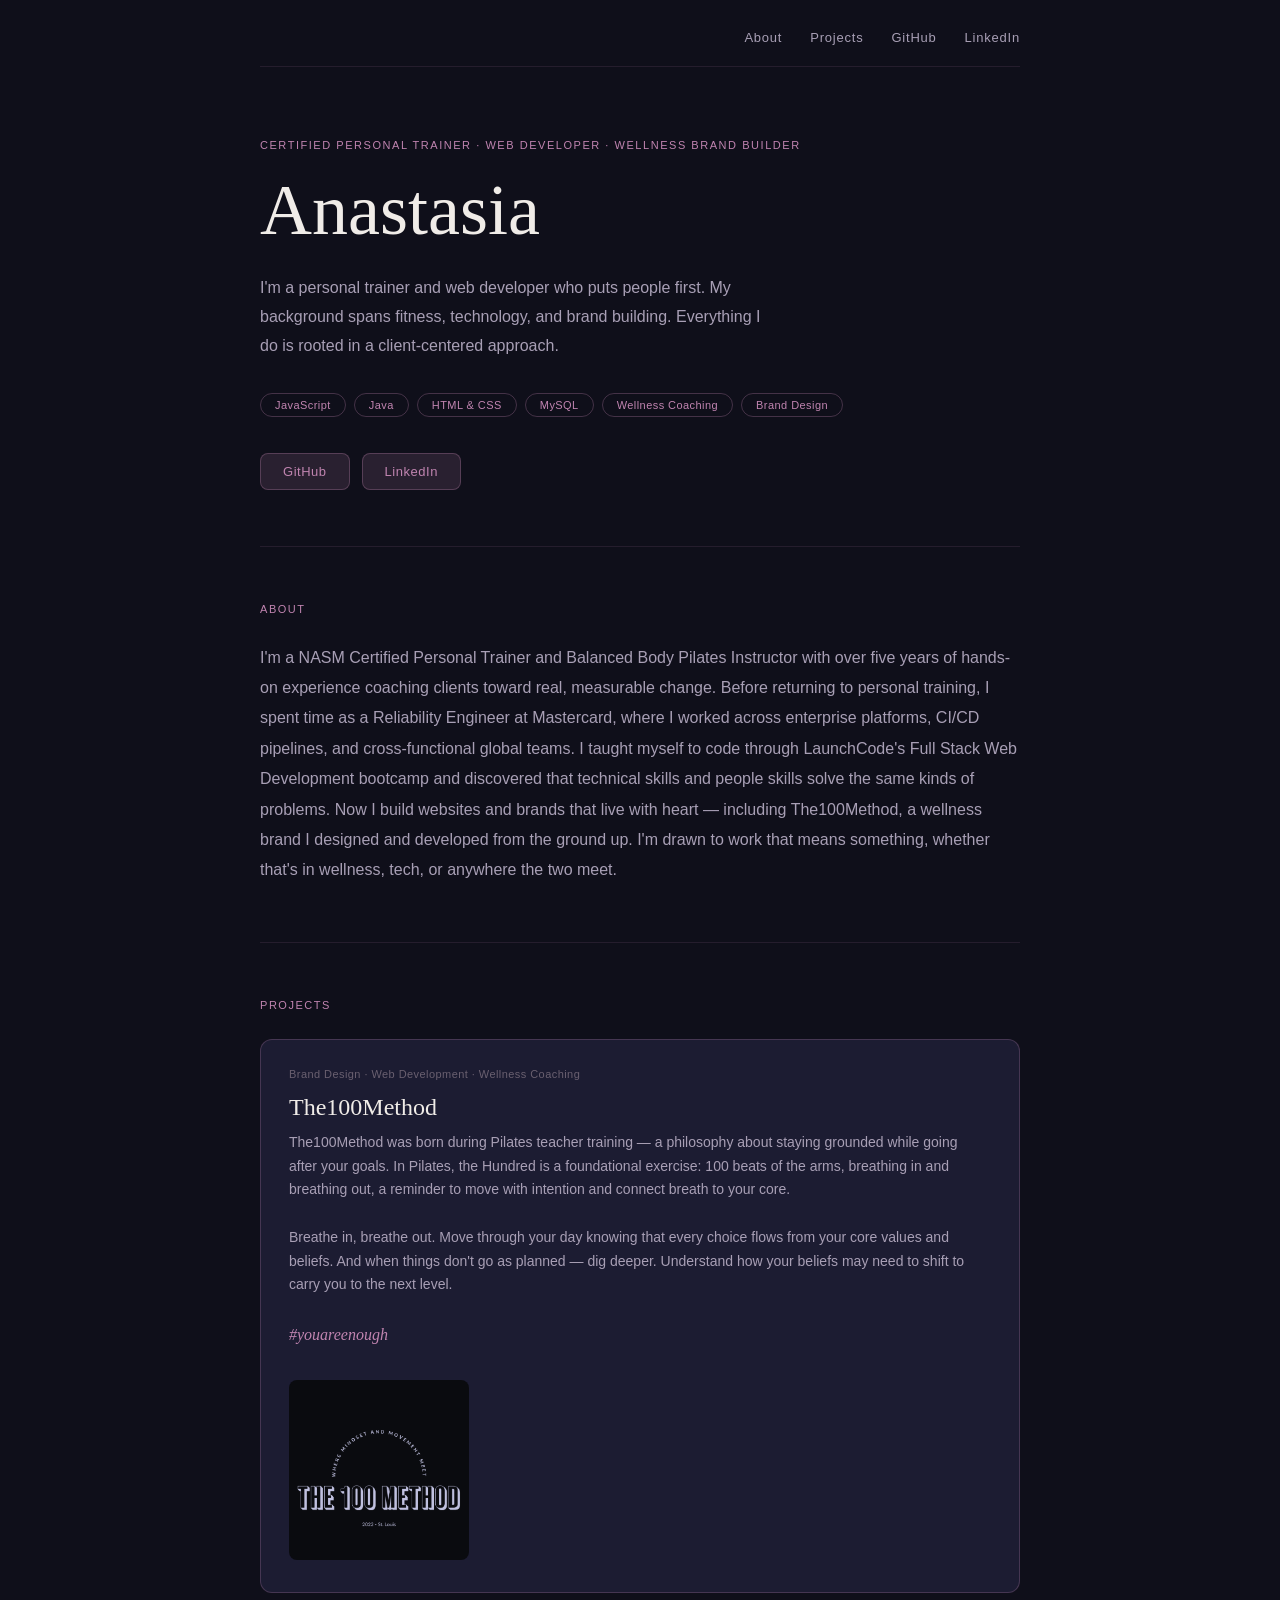
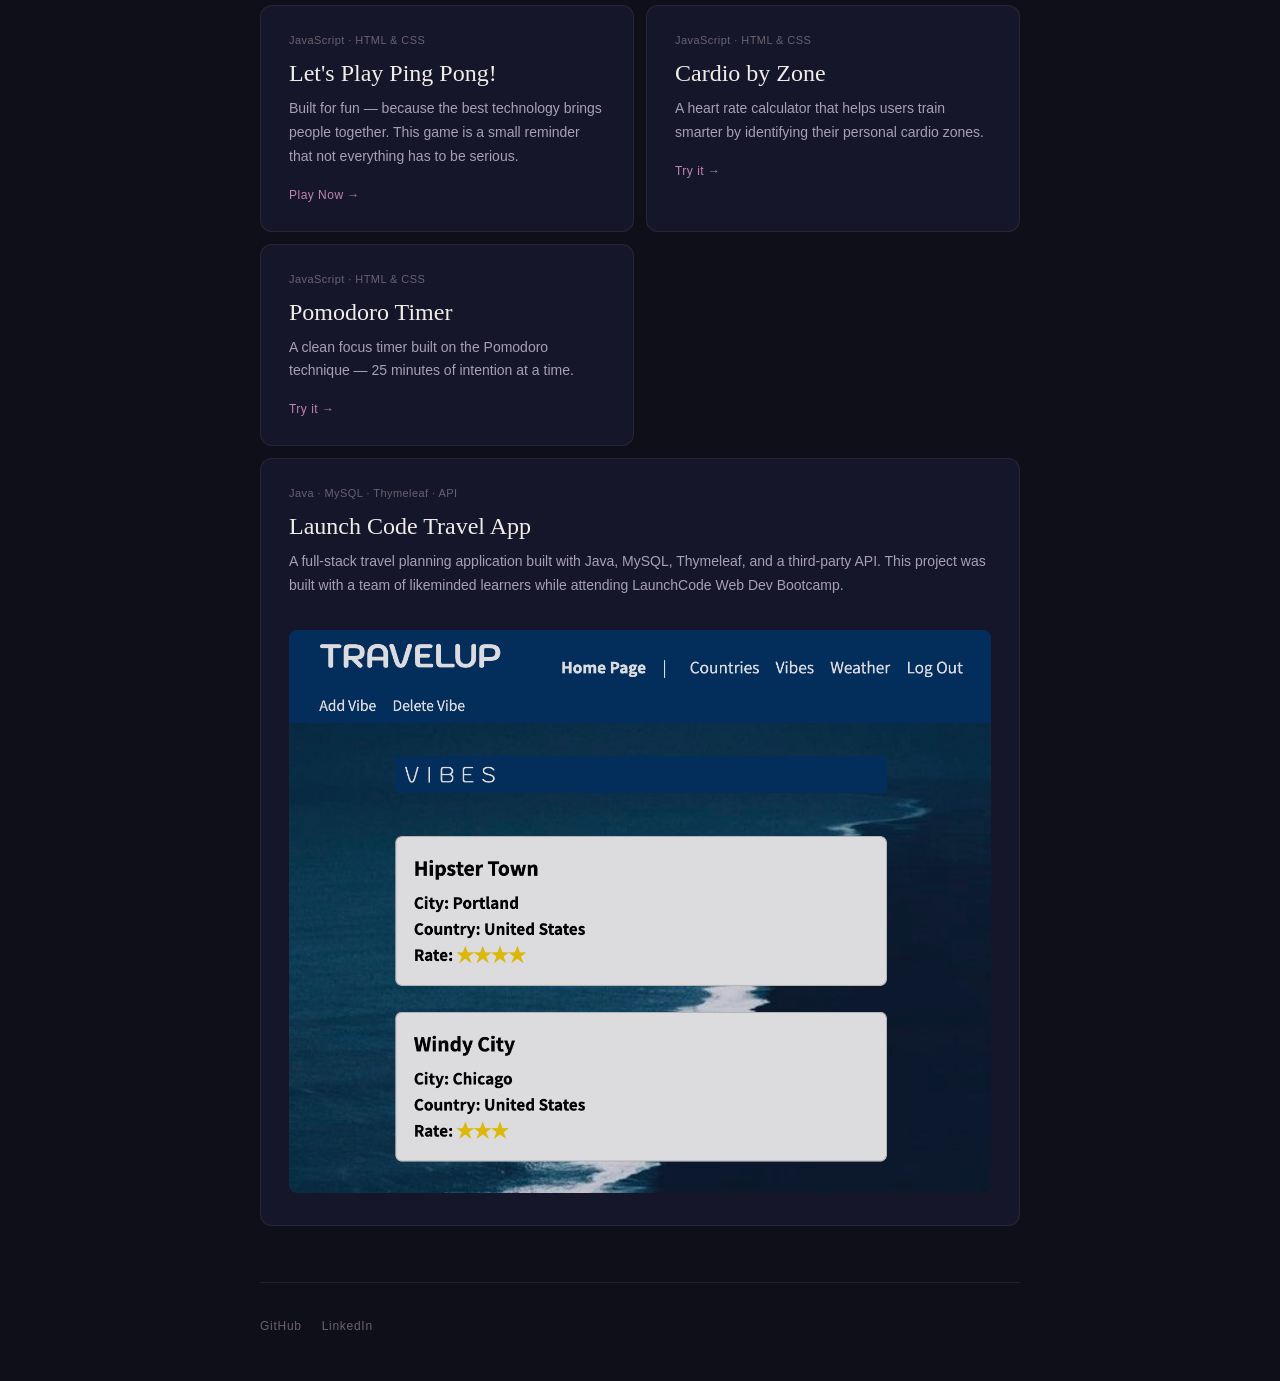
==== index.html @ 4c151688 "bio edits" ====
<!DOCTYPE html>
<html lang="en">
<head>
    <meta charset="UTF-8">
    <meta name="viewport" content="width=device-width, initial-scale=1.0">
    <title>Anastasia - Portfolio</title>
    <style>

    :root {
      --bg: #0f0f1a;
      --bg-card: #16162a;
      --bg-card-alt: #1c1c32;
      --accent: #c084b0;
      --accent-dim: rgba(192, 132, 176, 0.15);
      --accent-border: rgba(192, 132, 176, 0.3);
      --text-primary: #f0ece8;
      --text-secondary: #a89fb5;
      --text-muted: #6a6070;
      --border: rgba(192, 132, 176, 0.12);
    }

    * { box-sizing: border-box; margin: 0; padding: 0; }

    body {
      font-family: 'DM Sans', sans-serif;
      background-color: var(--bg);
      color: var(--text-primary);
      min-height: 100vh;
      padding: 0 20px;
    }

    /* NAV */
    nav {
      max-width: 760px;
      margin: 0 auto;
      padding: 28px 0 0;
      display: flex;
      justify-content: space-between;
      align-items: center;
      border-bottom: 0.5px solid var(--border);
      padding-bottom: 20px;
    }

    .nav-logo {
      font-family: 'Cormorant Garamond', serif;
      font-size: 20px;
      font-weight: 300;
      color: var(--accent);
      letter-spacing: 0.04em;
    }

    .nav-links {
      display: flex;
      gap: 28px;
      list-style: none;
    }

    .nav-links a {
      font-size: 13px;
      color: var(--text-secondary);
      text-decoration: none;
      letter-spacing: 0.06em;
      transition: color 0.2s;
    }

    .nav-links a:hover { color: var(--accent); }

    /* HERO */
    .hero {
      max-width: 760px;
      margin: 0 auto;
      padding: 72px 0 56px;
      border-bottom: 0.5px solid var(--border);
    }

    .hero-eyebrow {
      font-size: 11px;
      letter-spacing: 0.14em;
      text-transform: uppercase;
      color: var(--accent);
      margin-bottom: 20px;
      opacity: 0;
      animation: fadeUp 0.6s ease forwards;
    }

    .hero-name {
      font-family: 'Cormorant Garamond', serif;
      font-size: clamp(44px, 8vw, 72px);
      font-weight: 300;
      line-height: 1.1;
      color: var(--text-primary);
      margin-bottom: 24px;
      opacity: 0;
      animation: fadeUp 0.6s ease 0.1s forwards;
    }

    .hero-tagline {
      font-size: 16px;
      line-height: 1.8;
      color: var(--text-secondary);
      max-width: 520px;
      margin-bottom: 32px;
      font-weight: 300;
      opacity: 0;
      animation: fadeUp 0.6s ease 0.2s forwards;
    }

    .hero-tags {
      display: flex;
      flex-wrap: wrap;
      gap: 8px;
      margin-bottom: 36px;
      opacity: 0;
      animation: fadeUp 0.6s ease 0.3s forwards;
    }

    .tag {
      font-size: 11px;
      padding: 5px 14px;
      border-radius: 20px;
      border: 0.5px solid var(--accent-border);
      color: var(--accent);
      letter-spacing: 0.04em;
    }

    .hero-links {
      display: flex;
      gap: 12px;
      opacity: 0;
      animation: fadeUp 0.6s ease 0.4s forwards;
    }

    .btn {
      font-family: 'DM Sans', sans-serif;
      font-size: 13px;
      padding: 10px 22px;
      border-radius: 8px;
      border: 0.5px solid var(--accent-border);
      color: var(--accent);
      background: var(--accent-dim);
      text-decoration: none;
      cursor: pointer;
      transition: background 0.2s, border-color 0.2s;
      letter-spacing: 0.04em;
    }

    .btn:hover {
      background: rgba(192, 132, 176, 0.25);
      border-color: var(--accent);
    }

    /* SECTIONS */
    section {
      max-width: 760px;
      margin: 0 auto;
      padding: 56px 0;
      border-bottom: 0.5px solid var(--border);
    }

    .section-label {
      font-size: 11px;
      letter-spacing: 0.14em;
      text-transform: uppercase;
      color: var(--accent);
      margin-bottom: 28px;
    }

    /* ABOUT */
    .about-text {
      font-size: 16px;
      line-height: 1.9;
      color: var(--text-secondary);
      font-weight: 300;
    }

    /* PROJECTS */
    .projects-grid {
      display: grid;
      grid-template-columns: 1fr 1fr;
      gap: 12px;
    }

    .project-card {
      background: var(--bg-card);
      border-radius: 12px;
      padding: 28px;
      border: 0.5px solid var(--border);
      transition: border-color 0.2s, background 0.2s;
    }

    .project-card:hover {
      border-color: var(--accent-border);
      background: var(--bg-card-alt);
    }

    .project-card.featured {
      grid-column: 1 / -1;
      border-color: rgba(192, 132, 176, 0.25);
      background: var(--bg-card-alt);
      display: grid;
      grid-template-columns: 1fr auto;
      gap: 24px;
      align-items: start;
    }

    .project-card.featured:hover {
      border-color: var(--accent);
    }

    .featured-badge {
      font-size: 10px;
      letter-spacing: 0.1em;
      text-transform: uppercase;
      color: var(--accent);
      background: var(--accent-dim);
      border: 0.5px solid var(--accent-border);
      padding: 4px 10px;
      border-radius: 20px;
      white-space: nowrap;
      align-self: start;
    }

    .project-title {
      font-family: 'Cormorant Garamond', serif;
      font-size: 24px;
      font-weight: 300;
      color: var(--text-primary);
      margin-bottom: 10px;
    }

    .project-desc {
      font-size: 14px;
      color: var(--text-secondary);
      line-height: 1.7;
      margin-bottom: 16px;
      font-weight: 300;
    }

    .project-stack {
      font-size: 11px;
      color: var(--text-muted);
      letter-spacing: 0.04em;
      margin-bottom: 14px;
    }

    .project-link {
      font-size: 12px;
      color: var(--accent);
      text-decoration: none;
      letter-spacing: 0.04em;
      transition: opacity 0.2s;
    }

    .project-link:hover { opacity: 0.7; }

    .project-img {
      width: 100%;
      border-radius: 8px;
      margin-top: 16px;
      opacity: 0.85;
    }

    /* FOOTER */
    footer {
      max-width: 760px;
      margin: 0 auto;
      padding: 36px 0 48px;
      display: flex;
      justify-content: space-between;
      align-items: center;
    }

    .footer-name {
      font-family: 'Cormorant Garamond', serif;
      font-size: 16px;
      font-weight: 300;
      color: var(--text-muted);
    }

    .footer-links {
      display: flex;
      gap: 20px;
    }

    .footer-links a {
      font-size: 12px;
      color: var(--text-muted);
      text-decoration: none;
      letter-spacing: 0.06em;
      transition: color 0.2s;
    }

    .footer-links a:hover { color: var(--accent); }

    @keyframes fadeUp {
      from { opacity: 0; transform: translateY(16px); }
      to { opacity: 1; transform: translateY(0); }
    }

    @media (max-width: 560px) {
      .projects-grid { grid-template-columns: 1fr; }
      .project-card.featured { grid-template-columns: 1fr; }
      .hero-name { font-size: 42px; }
      footer { flex-direction: column; gap: 16px; text-align: center; }
    }
  </style>
</head>
<body>

  <nav>
    <div class="nav-logo"></div>
    <ul class="nav-links">
      <li><a href="#about">About</a></li>
      <li><a href="#projects">Projects</a></li>
      <li><a href="https://github.com/anamindful" target="_blank">GitHub</a></li>
      <li><a href="https://www.linkedin.com/in/anastasiacollins/" target="_blank">LinkedIn</a></li>
    </ul>
  </nav>

  <!-- HERO -->
  <div class="hero">
    <div class="hero-eyebrow">Certified Personal Trainer · Web Developer · Wellness Brand Builder</div>
    <h1 class="hero-name">Anastasia</h1>
    <p class="hero-tagline">I'm a personal trainer and web developer who puts people first. My background spans fitness, technology, and brand building. Everything I do is rooted in a client-centered approach.</p>
    <div class="hero-tags">
      <span class="tag">JavaScript</span>
      <span class="tag">Java</span>
      <span class="tag">HTML & CSS</span>
      <span class="tag">MySQL</span>
      <span class="tag">Wellness Coaching</span>
      <span class="tag">Brand Design</span>
    </div>
    <div class="hero-links">
      <a href="https://github.com/anamindful" target="_blank" class="btn">GitHub</a>
      <a href="https://www.linkedin.com/in/anastasiacollins/" target="_blank" class="btn">LinkedIn</a>
    </div>
  </div>

  <!-- ABOUT -->
  <section id="about">
    <div class="section-label">About</div>
    <p class="about-text">I'm a NASM Certified Personal Trainer and Balanced Body Pilates Instructor with over five years of hands-on experience coaching clients toward real, measurable change. Before returning to personal training, I spent time as a Reliability Engineer at Mastercard, where I worked across enterprise platforms, CI/CD pipelines, and cross-functional global teams. I taught myself to code through LaunchCode's Full Stack Web Development bootcamp and discovered that technical skills and people skills solve the same kinds of problems. Now I build websites and brands that live with heart — including The100Method, a wellness brand I designed and developed from the ground up. I'm drawn to work that means something, whether that's in wellness, tech, or anywhere the two meet.</p>
  </section>

  <!-- PROJECTS -->
  <section id="projects">
    <div class="section-label">Projects</div>
    <div class="projects-grid">

      <!-- The100Method -->
      <div class="project-card featured">
        <div>
          <p class="project-stack">Brand Design · Web Development · Wellness Coaching</p>
          <h2 class="project-title">The100Method</h2>
          <p class="project-desc">The100Method was born during Pilates teacher training — a philosophy about staying grounded while going after your goals. In Pilates, the Hundred is a foundational exercise: 100 beats of the arms, breathing in and breathing out, a reminder to move with intention and connect breath to your core.<br><br>Breathe in, breathe out. Move through your day knowing that every choice flows from your core values and beliefs. And when things don't go as planned — dig deeper. Understand how your beliefs may need to shift to carry you to the next level.<br><br><em style="color: var(--accent); font-family: 'Cormorant Garamond', serif; font-size: 16px;">#youareenough</em></p>
          <img src="/logo.png" alt="The100Method Logo" class="project-img" style="max-width: 180px;">
        </div>
      </div>

      <!-- Ping Pong -->
      <div class="project-card">
        <p class="project-stack">JavaScript · HTML & CSS</p>
        <h2 class="project-title">Let's Play Ping Pong!</h2>
        <p class="project-desc">Built for fun — because the best technology brings people together. This game is a small reminder that not everything has to be serious.</p>
      <a href="game.html" target="_blank" class="project-link">Play Now →</a>
    </div>

      <!-- Cardio -->
      <div class="project-card">
        <p class="project-stack">JavaScript · HTML & CSS</p>
        <h2 class="project-title">Cardio by Zone</h2>
        <p class="project-desc">A heart rate calculator that helps users train smarter by identifying their personal cardio zones.</p>
        <a href="cardio.html" target="_blank" class="project-link">Try it →</a>
      </div>

      <!-- Pomodoro -->
      <div class="project-card">
        <p class="project-stack">JavaScript · HTML & CSS</p>
        <h2 class="project-title">Pomodoro Timer</h2>
        <p class="project-desc">A clean focus timer built on the Pomodoro technique — 25 minutes of intention at a time.</p>
        <a href="timer.html" target="_blank" class="project-link">Try it →</a>
      </div>

      <!-- Travel App -->
      <div class="project-card" style="grid-column: 1 / -1;">
        <p class="project-stack">Java · MySQL · Thymeleaf · API</p>
        <h2 class="project-title">Launch Code Travel App</h2>
        <p class="project-desc">A full-stack travel planning application built with Java, MySQL, Thymeleaf, and a third-party API. This project was built with a team of likeminded learners while attending LaunchCode Web Dev Bootcamp.</p>
        <img src="/travel.png" alt="Travel Up App" class="project-img">
      </div>

    </div>
  </section>

  <footer>
    <div class="footer-links">
      <a href="https://github.com/anamindful" target="_blank">GitHub</a>
      <a href="https://www.linkedin.com/in/anastasiacollins/" target="_blank">LinkedIn</a>
    </div>
  </footer>

</body>
</html>
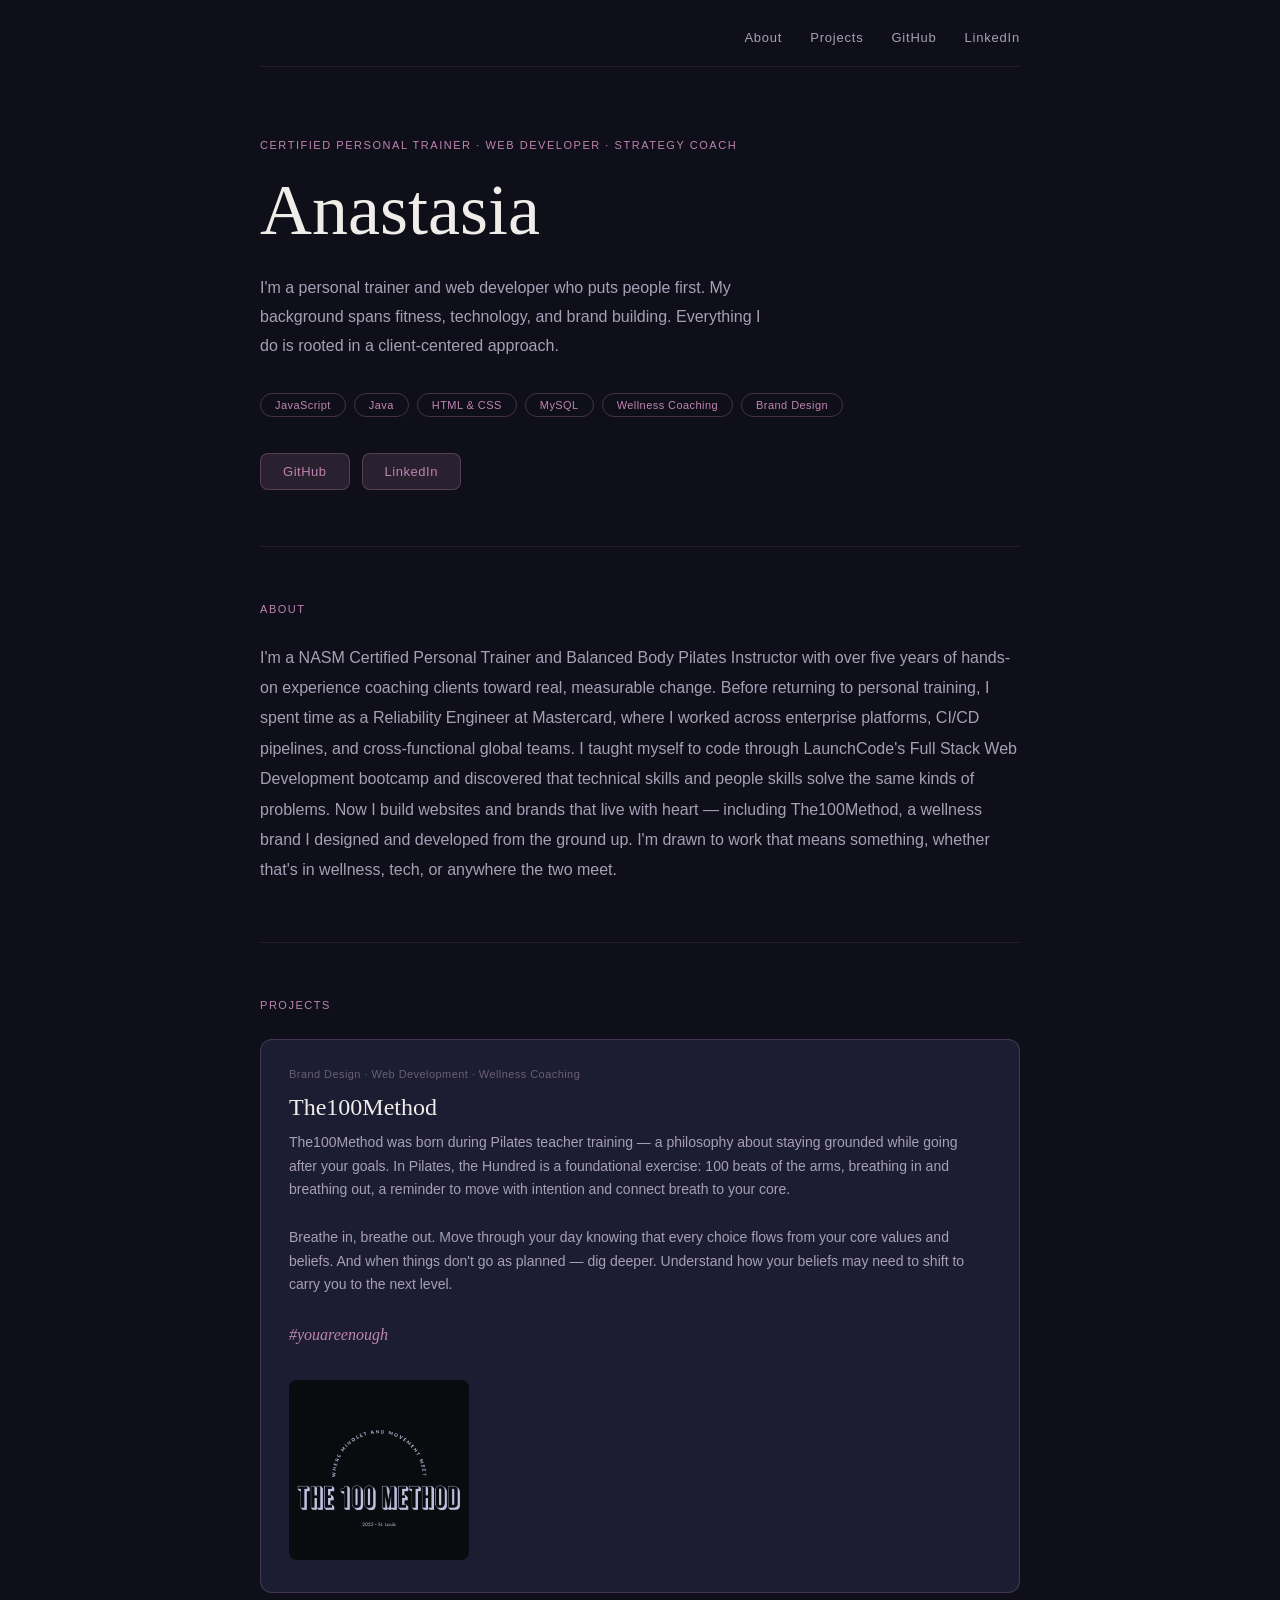
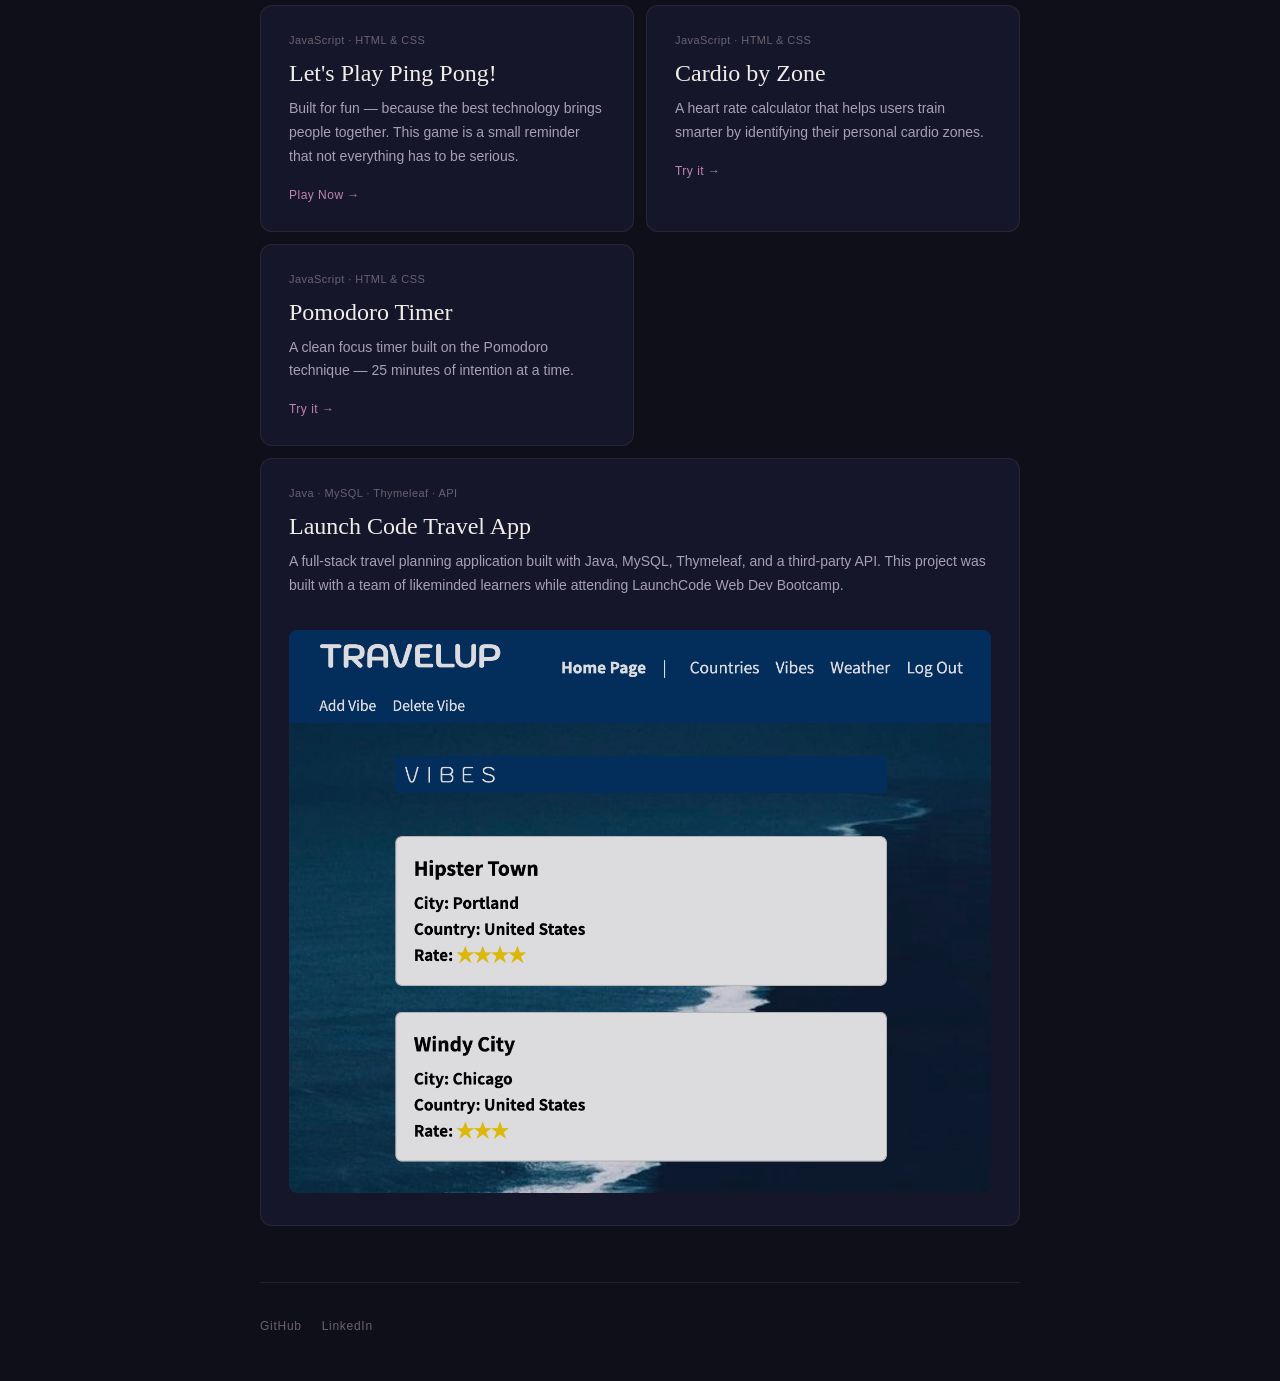
==== commit 5937c8a6: "updated title" ====
--- a/index.html
+++ b/index.html
@@ -319,7 +319,7 @@
 
   <!-- HERO -->
   <div class="hero">
-    <div class="hero-eyebrow">Certified Personal Trainer · Web Developer · Wellness Brand Builder</div>
+    <div class="hero-eyebrow">Certified Personal Trainer · Web Developer · Strategy Coach</div>
     <h1 class="hero-name">Anastasia</h1>
     <p class="hero-tagline">I'm a personal trainer and web developer who puts people first. My background spans fitness, technology, and brand building. Everything I do is rooted in a client-centered approach.</p>
     <div class="hero-tags">
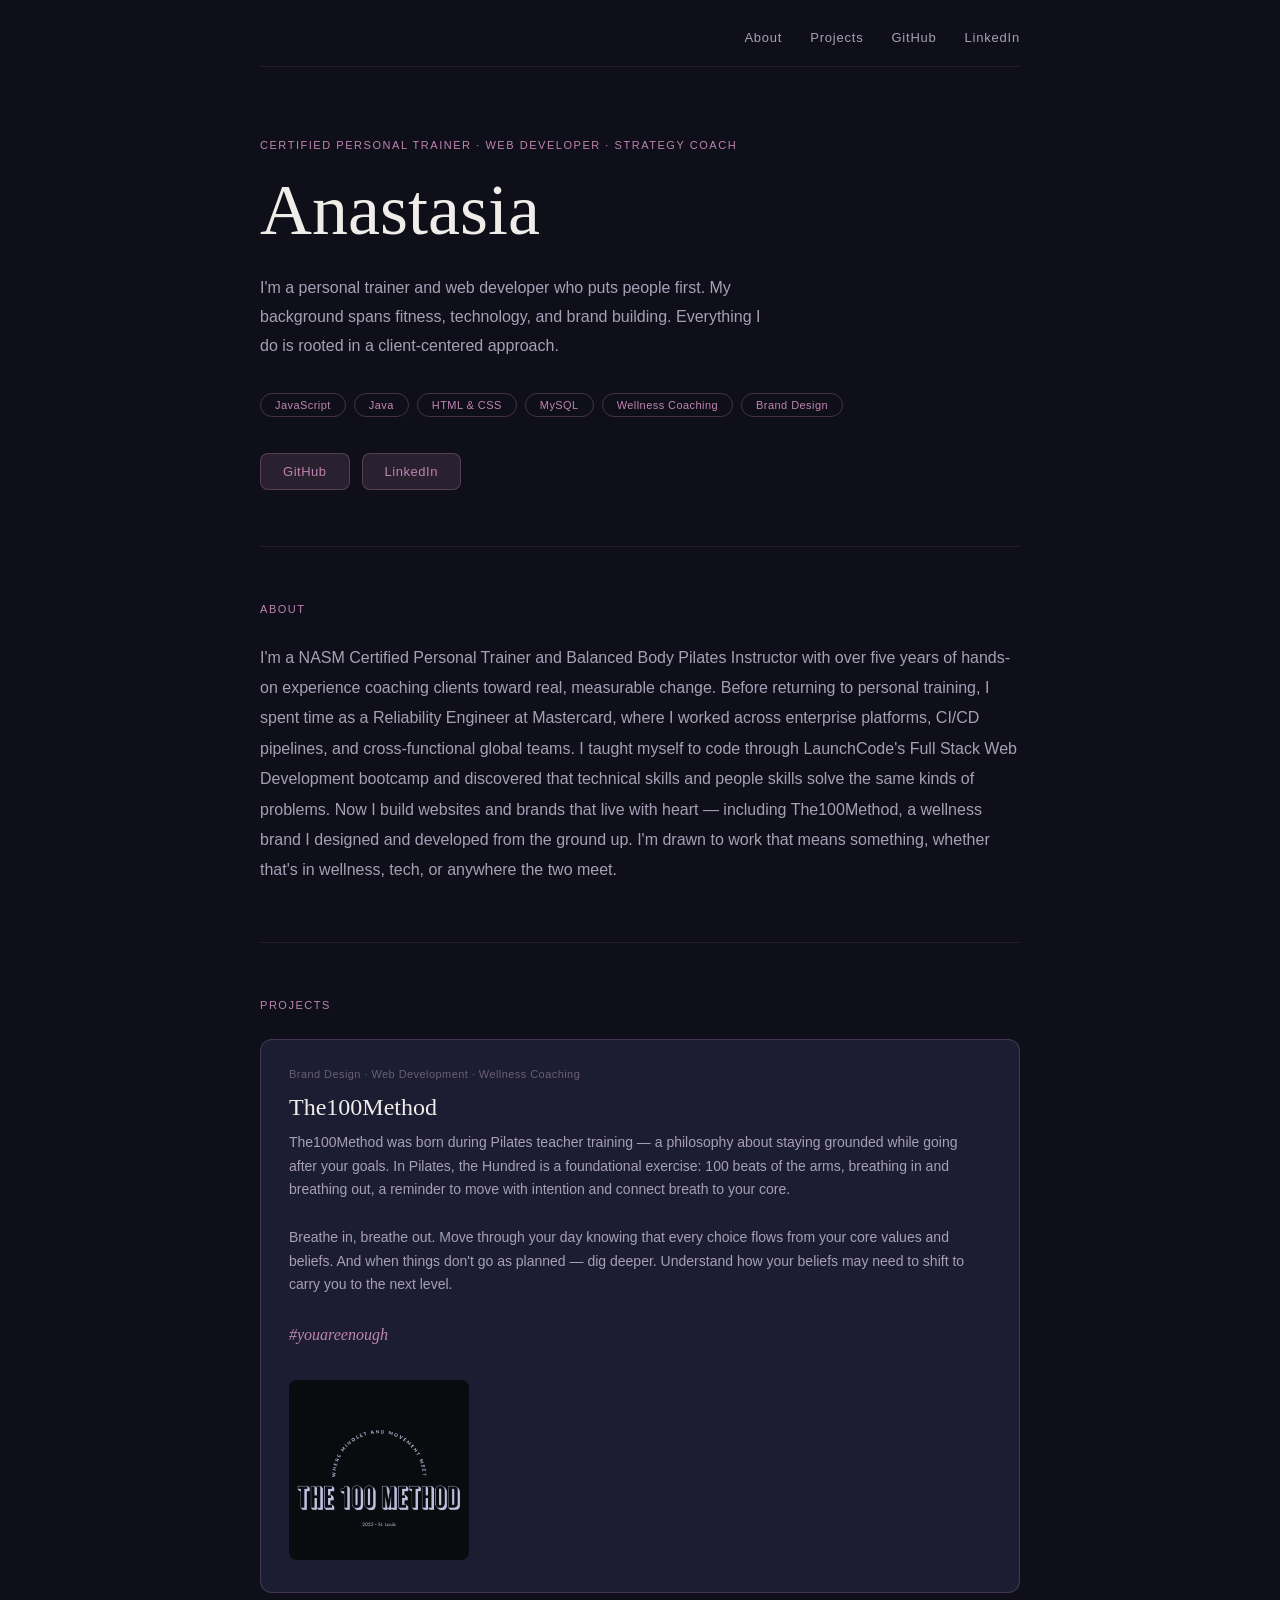
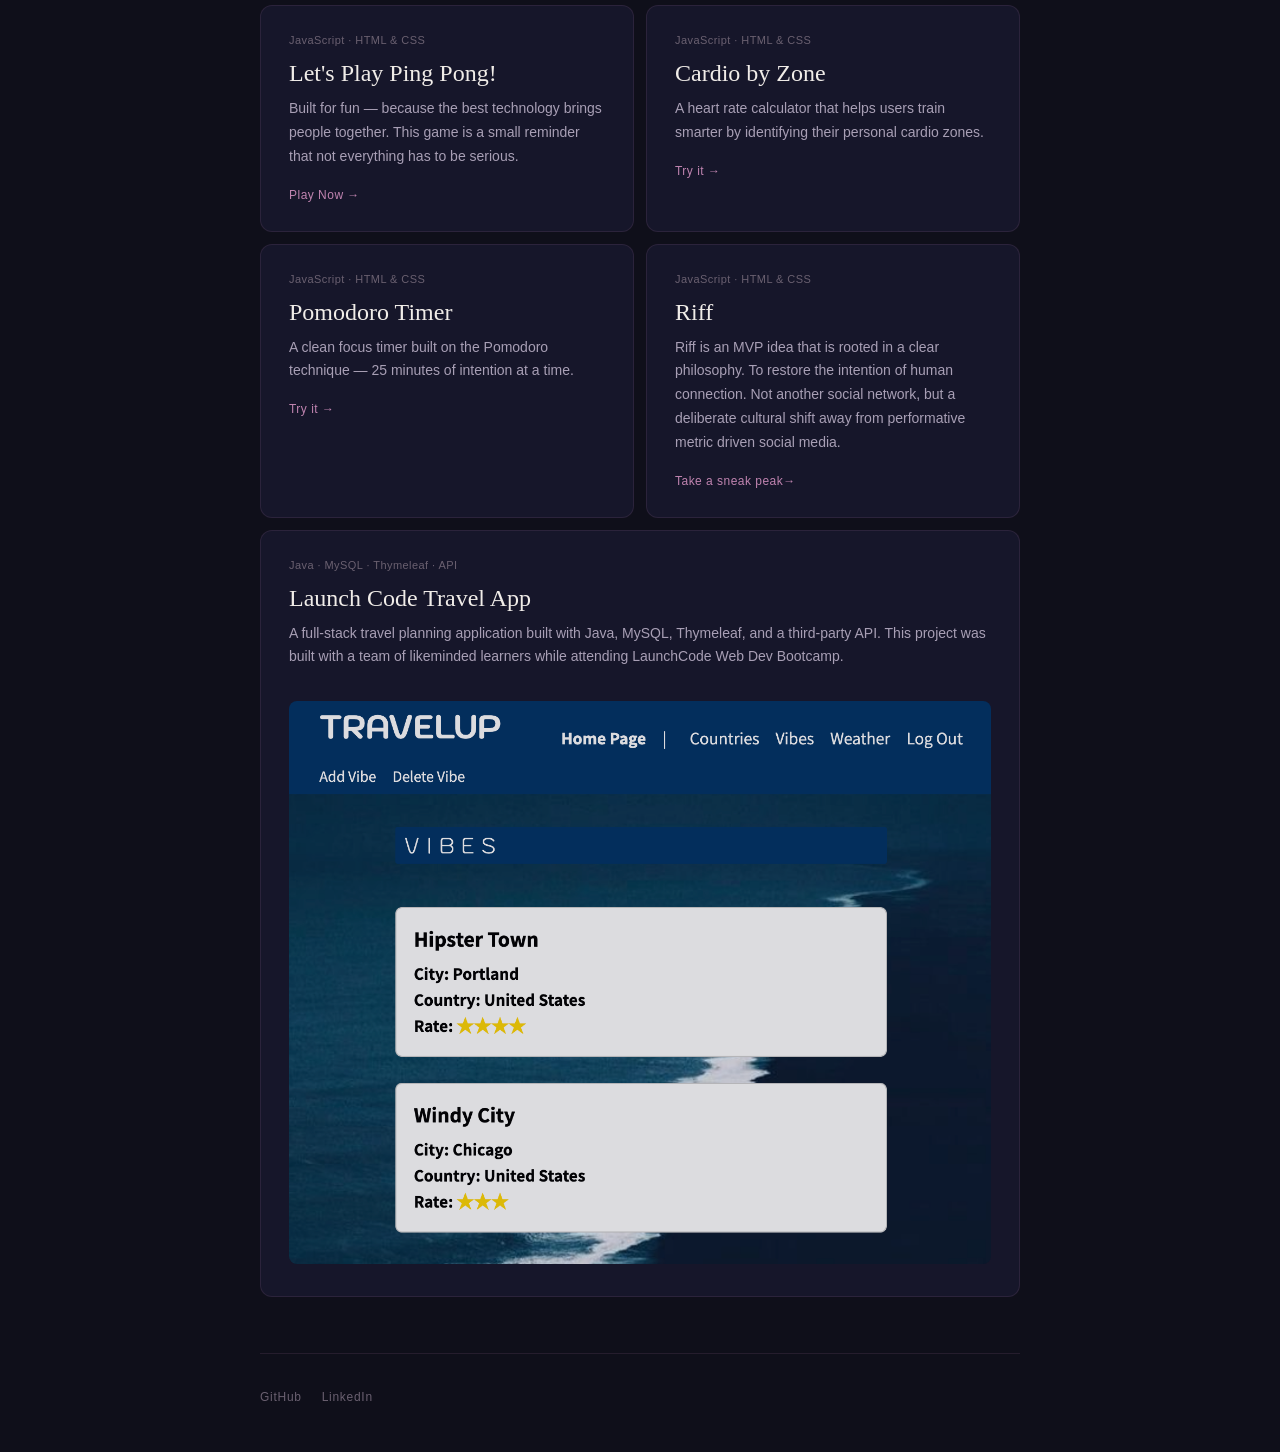
==== commit dc83bd5e: "adding MVP Riff app idea" ====
--- a/index.html
+++ b/index.html
@@ -381,6 +381,14 @@
         <a href="timer.html" target="_blank" class="project-link">Try it →</a>
       </div>
 
+      <!-- MVP Riff -->
+      <div class="project-card">
+        <p class="project-stack">JavaScript · HTML & CSS</p>
+        <h2 class="project-title">Riff</h2>
+        <p class="project-desc">Riff is an MVP idea that is rooted in a clear philosophy. To restore the intention of human connection. Not another social network, but a deliberate cultural shift away from performative metric driven social media.</p>
+        <a href="riff.html" target="_blank" class="project-link">Take a sneak peak→</a>
+      </div>
+
       <!-- Travel App -->
       <div class="project-card" style="grid-column: 1 / -1;">
         <p class="project-stack">Java · MySQL · Thymeleaf · API</p>
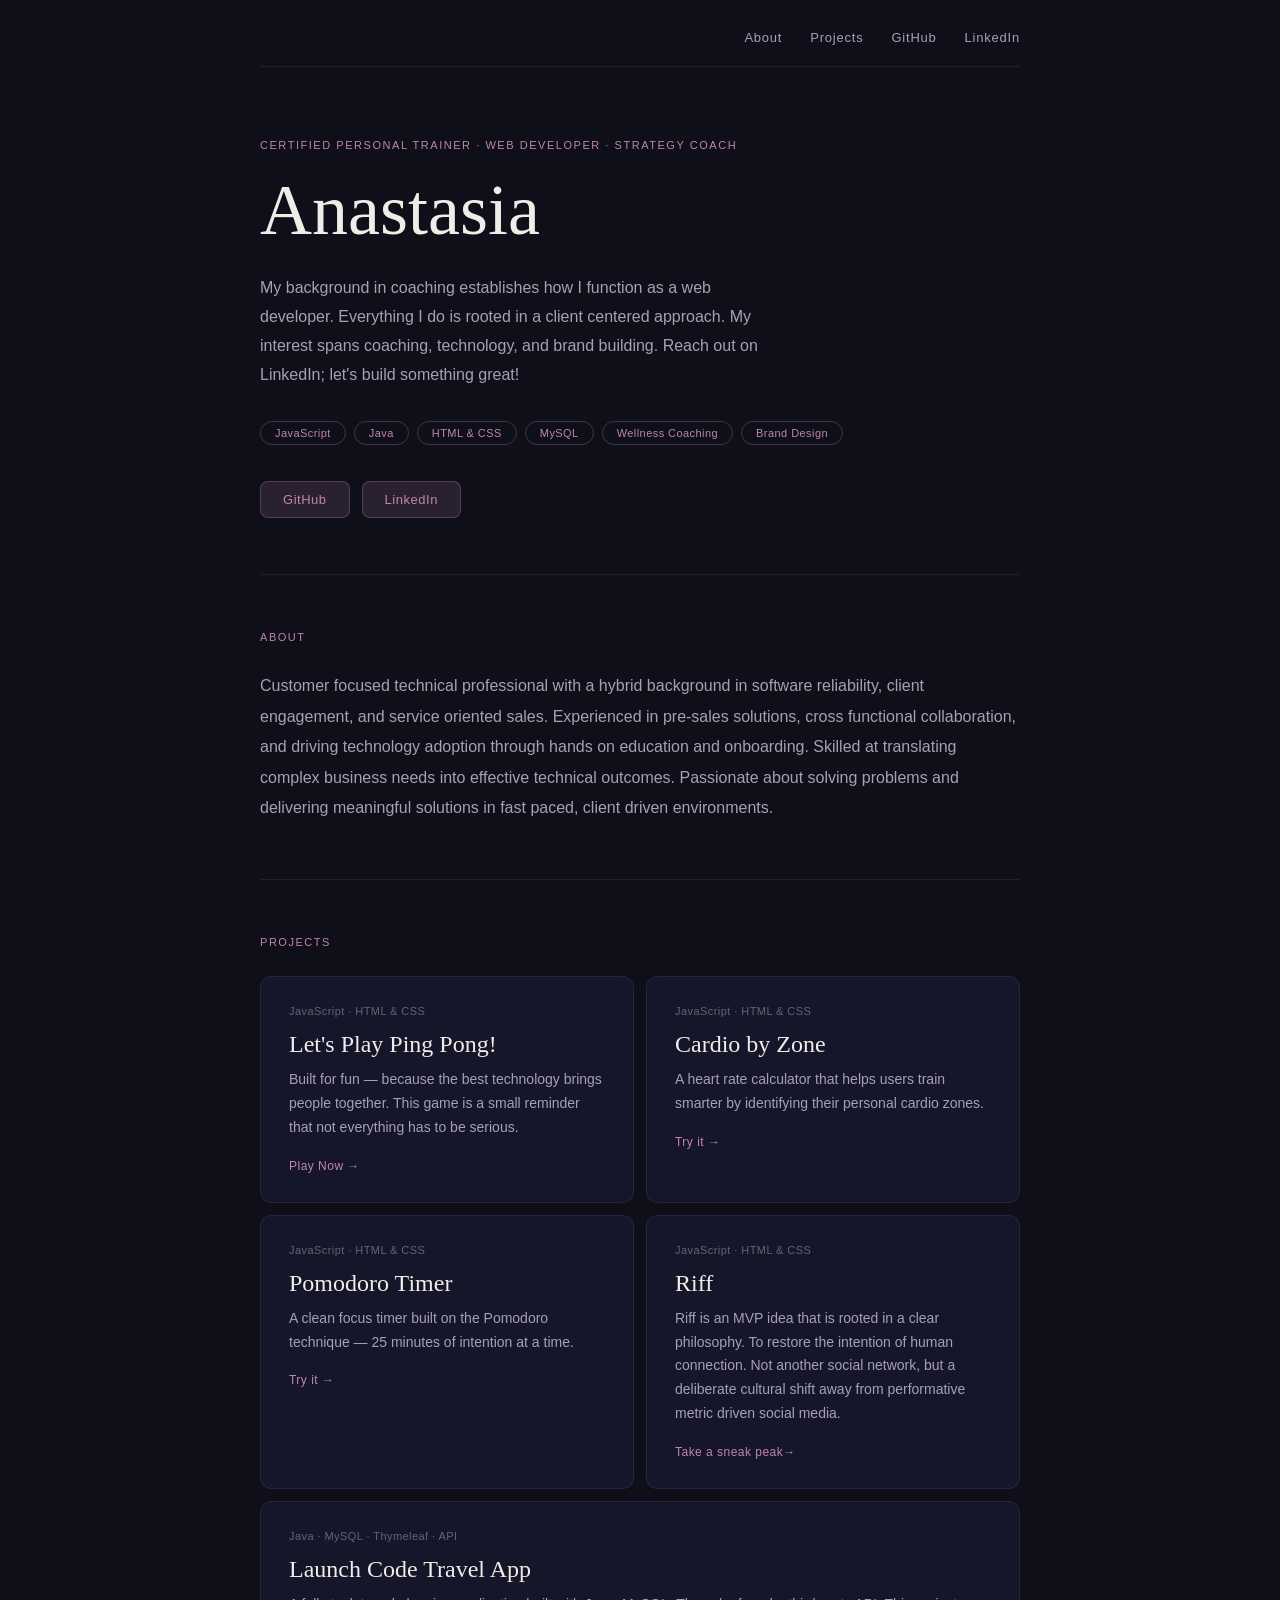
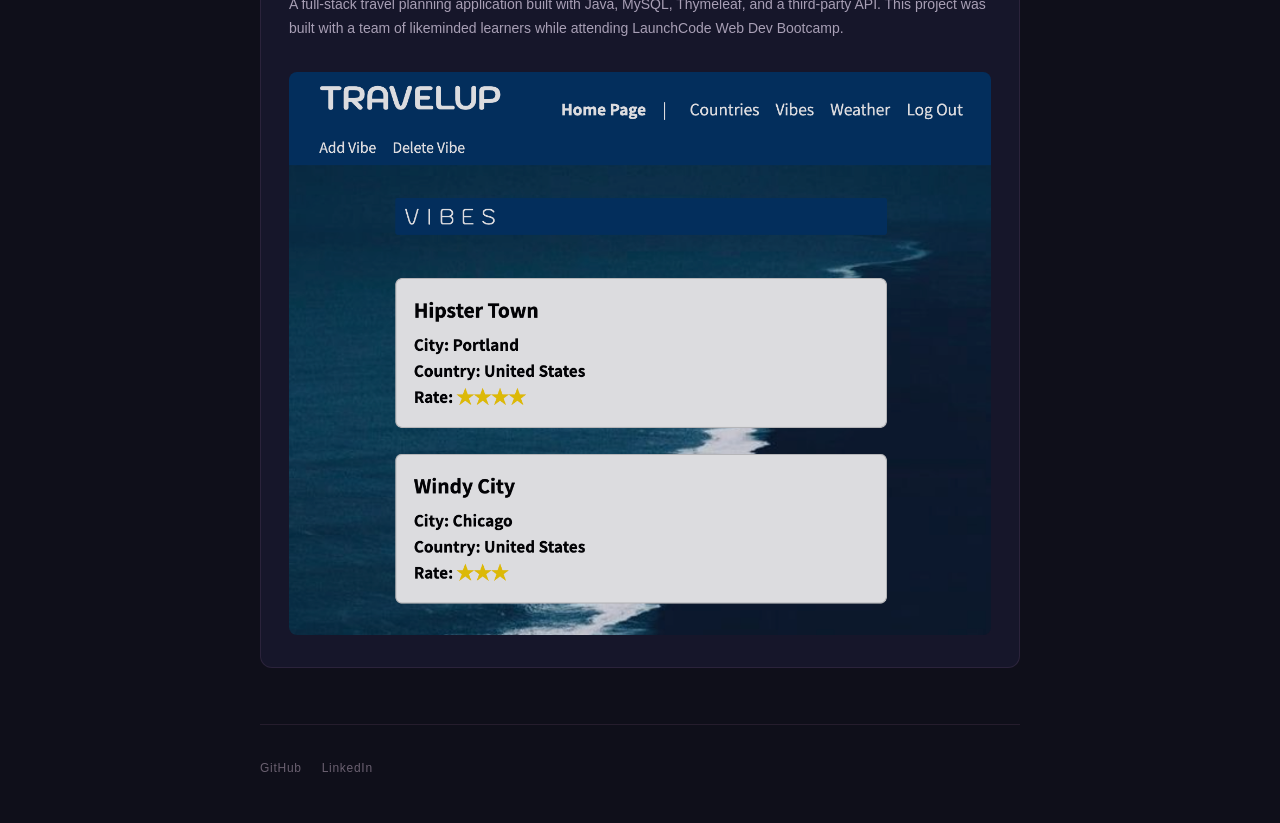
==== commit e1ccbf59: "updated bio and hidden the100method" ====
--- a/index.html
+++ b/index.html
@@ -321,7 +321,7 @@
   <div class="hero">
     <div class="hero-eyebrow">Certified Personal Trainer · Web Developer · Strategy Coach</div>
     <h1 class="hero-name">Anastasia</h1>
-    <p class="hero-tagline">I'm a personal trainer and web developer who puts people first. My background spans fitness, technology, and brand building. Everything I do is rooted in a client-centered approach.</p>
+    <p class="hero-tagline">My background in coaching establishes how I function as a web developer. Everything I do is rooted in a client centered approach. My interest spans coaching, technology, and brand building. Reach out on LinkedIn; let's build something great!</p>
     <div class="hero-tags">
       <span class="tag">JavaScript</span>
       <span class="tag">Java</span>
@@ -339,7 +339,7 @@
   <!-- ABOUT -->
   <section id="about">
     <div class="section-label">About</div>
-    <p class="about-text">I'm a NASM Certified Personal Trainer and Balanced Body Pilates Instructor with over five years of hands-on experience coaching clients toward real, measurable change. Before returning to personal training, I spent time as a Reliability Engineer at Mastercard, where I worked across enterprise platforms, CI/CD pipelines, and cross-functional global teams. I taught myself to code through LaunchCode's Full Stack Web Development bootcamp and discovered that technical skills and people skills solve the same kinds of problems. Now I build websites and brands that live with heart — including The100Method, a wellness brand I designed and developed from the ground up. I'm drawn to work that means something, whether that's in wellness, tech, or anywhere the two meet.</p>
+    <p class="about-text">Customer focused technical professional with a hybrid background in software reliability, client engagement, and service oriented sales. Experienced in pre-sales solutions, cross functional collaboration, and driving technology adoption through hands on education and onboarding. Skilled at translating complex business needs into effective technical outcomes. Passionate about solving problems and delivering meaningful solutions in fast paced, client driven environments.</p>
   </section>
 
   <!-- PROJECTS -->
@@ -347,7 +347,7 @@
     <div class="section-label">Projects</div>
     <div class="projects-grid">
 
-      <!-- The100Method -->
+      <!-- The100Method; IN PROGRESS
       <div class="project-card featured">
         <div>
           <p class="project-stack">Brand Design · Web Development · Wellness Coaching</p>
@@ -356,6 +356,7 @@
           <img src="/logo.png" alt="The100Method Logo" class="project-img" style="max-width: 180px;">
         </div>
       </div>
+      -->
 
       <!-- Ping Pong -->
       <div class="project-card">
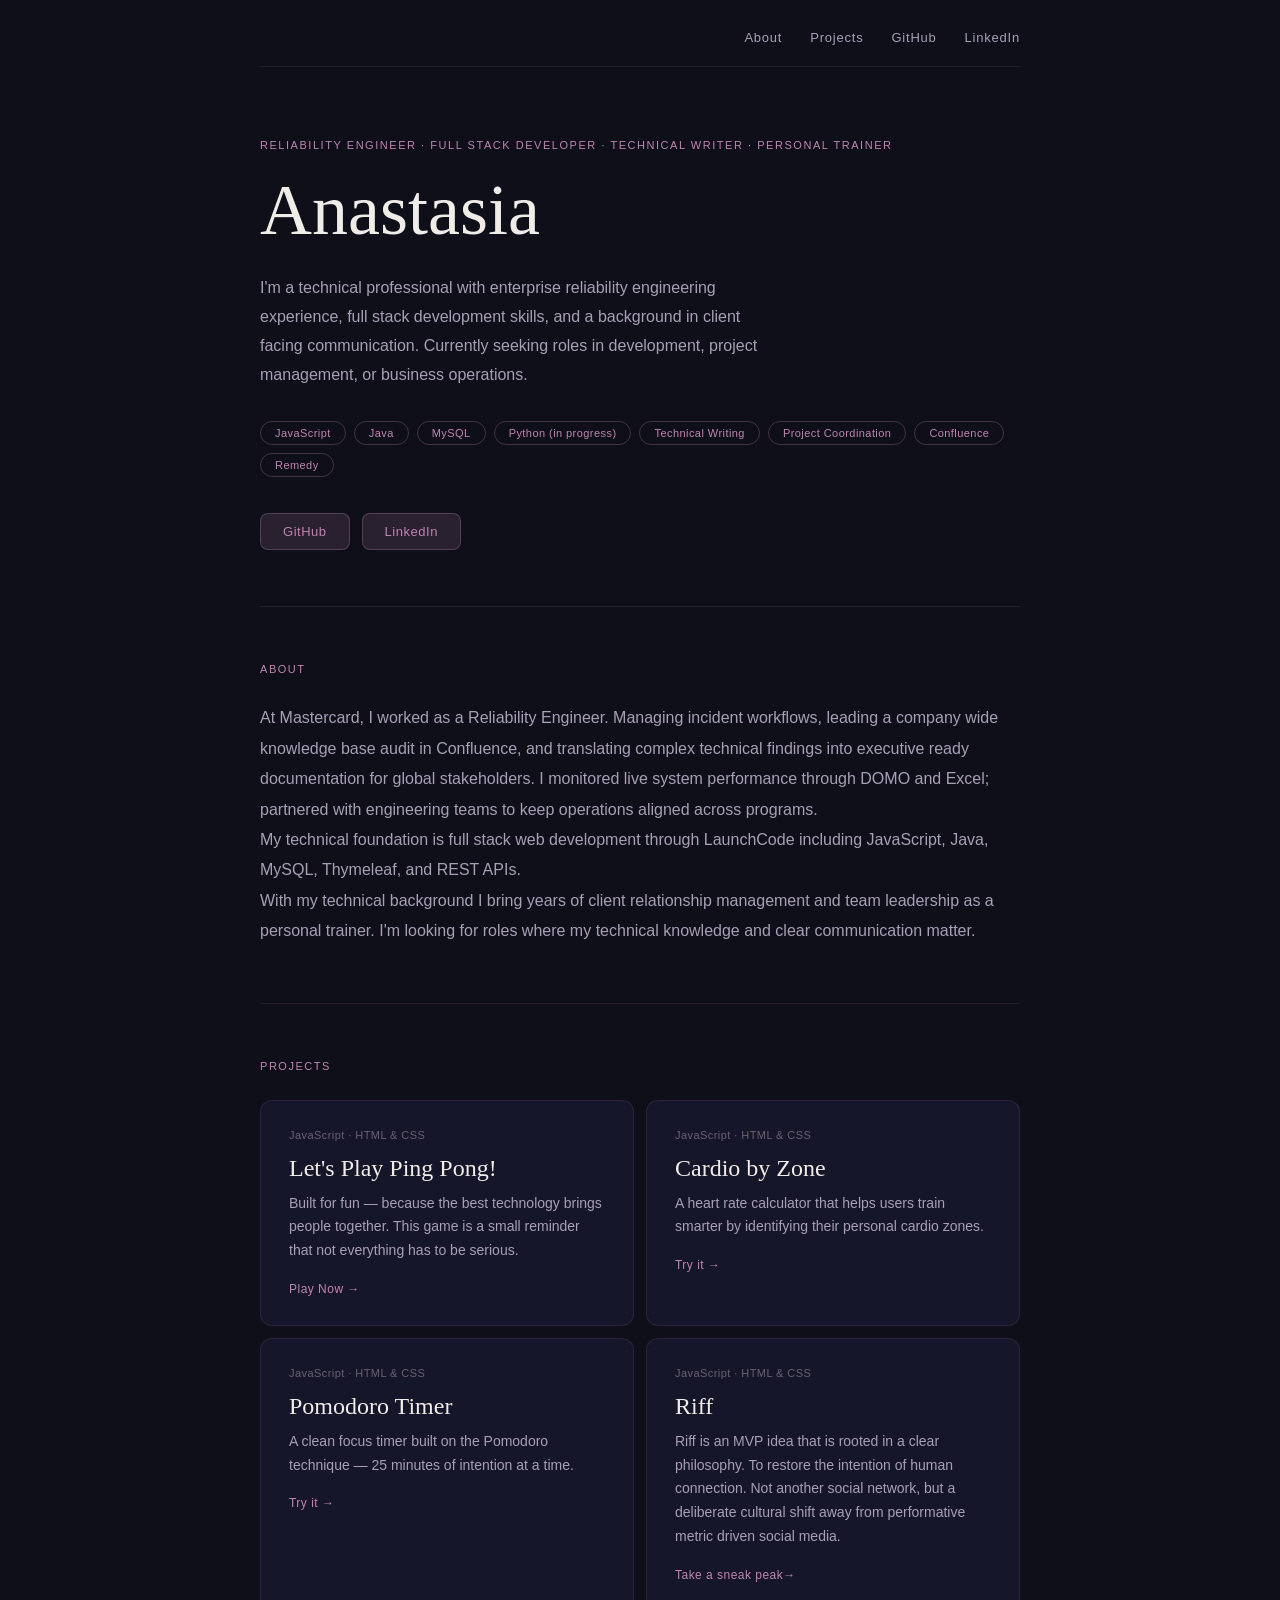
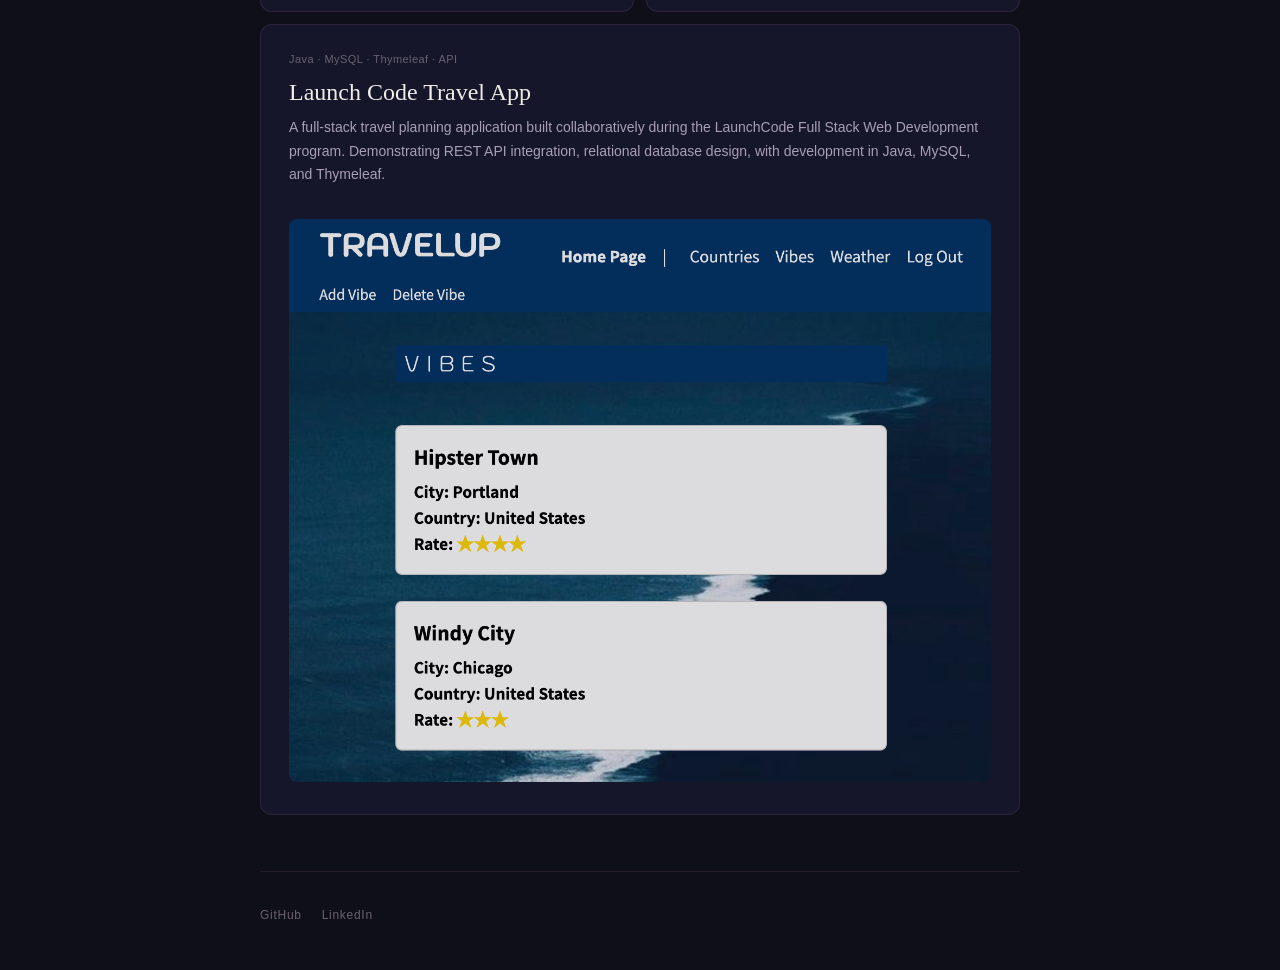
==== commit 690564cf: "update about" ====
--- a/index.html
+++ b/index.html
@@ -319,16 +319,19 @@
 
   <!-- HERO -->
   <div class="hero">
-    <div class="hero-eyebrow">Certified Personal Trainer · Web Developer · Strategy Coach</div>
+    <div class="hero-eyebrow">Reliability Engineer · Full Stack Developer · Technical Writer · Personal Trainer</div>
     <h1 class="hero-name">Anastasia</h1>
-    <p class="hero-tagline">My background in coaching establishes how I function as a web developer. Everything I do is rooted in a client centered approach. My interest spans coaching, technology, and brand building. Reach out on LinkedIn; let's build something great!</p>
+    <p class="hero-tagline">I'm a technical professional with enterprise reliability engineering experience, full stack development skills, and a background in client facing communication. Currently seeking roles in development, project management, or business operations.</p>
     <div class="hero-tags">
       <span class="tag">JavaScript</span>
       <span class="tag">Java</span>
-      <span class="tag">HTML & CSS</span>
       <span class="tag">MySQL</span>
-      <span class="tag">Wellness Coaching</span>
-      <span class="tag">Brand Design</span>
+      <span class="tag">Python (in progress)</span>
+      <span class="tag">Technical Writing</span>
+      <span class="tag">Project Coordination</span>
+      <span class="tag">Confluence</span>
+      <span class="tag">Remedy</span>
+
     </div>
     <div class="hero-links">
       <a href="https://github.com/anamindful" target="_blank" class="btn">GitHub</a>
@@ -339,7 +342,9 @@
   <!-- ABOUT -->
   <section id="about">
     <div class="section-label">About</div>
-    <p class="about-text">Customer focused technical professional with a hybrid background in software reliability, client engagement, and service oriented sales. Experienced in pre-sales solutions, cross functional collaboration, and driving technology adoption through hands on education and onboarding. Skilled at translating complex business needs into effective technical outcomes. Passionate about solving problems and delivering meaningful solutions in fast paced, client driven environments.</p>
+    <p class="about-text">At Mastercard, I worked as a Reliability Engineer. Managing incident workflows, leading a company wide knowledge base audit in Confluence, and translating complex technical findings into executive ready documentation for global stakeholders. I monitored live system performance through DOMO and Excel; partnered with engineering teams to keep operations aligned across programs.
+<br>My technical foundation is full stack web development through LaunchCode including JavaScript, Java, MySQL, Thymeleaf, and REST APIs. <br>
+With my technical background I bring years of client relationship management and team leadership as a personal trainer. I'm looking for roles where my technical knowledge and clear communication matter.</p>
   </section>
 
   <!-- PROJECTS -->
@@ -394,7 +399,7 @@
       <div class="project-card" style="grid-column: 1 / -1;">
         <p class="project-stack">Java · MySQL · Thymeleaf · API</p>
         <h2 class="project-title">Launch Code Travel App</h2>
-        <p class="project-desc">A full-stack travel planning application built with Java, MySQL, Thymeleaf, and a third-party API. This project was built with a team of likeminded learners while attending LaunchCode Web Dev Bootcamp.</p>
+        <p class="project-desc">A full-stack travel planning application built collaboratively during the LaunchCode Full Stack Web Development program. Demonstrating REST API integration, relational database design, with development in Java, MySQL, and Thymeleaf.</p>
         <img src="/travel.png" alt="Travel Up App" class="project-img">
       </div>
 
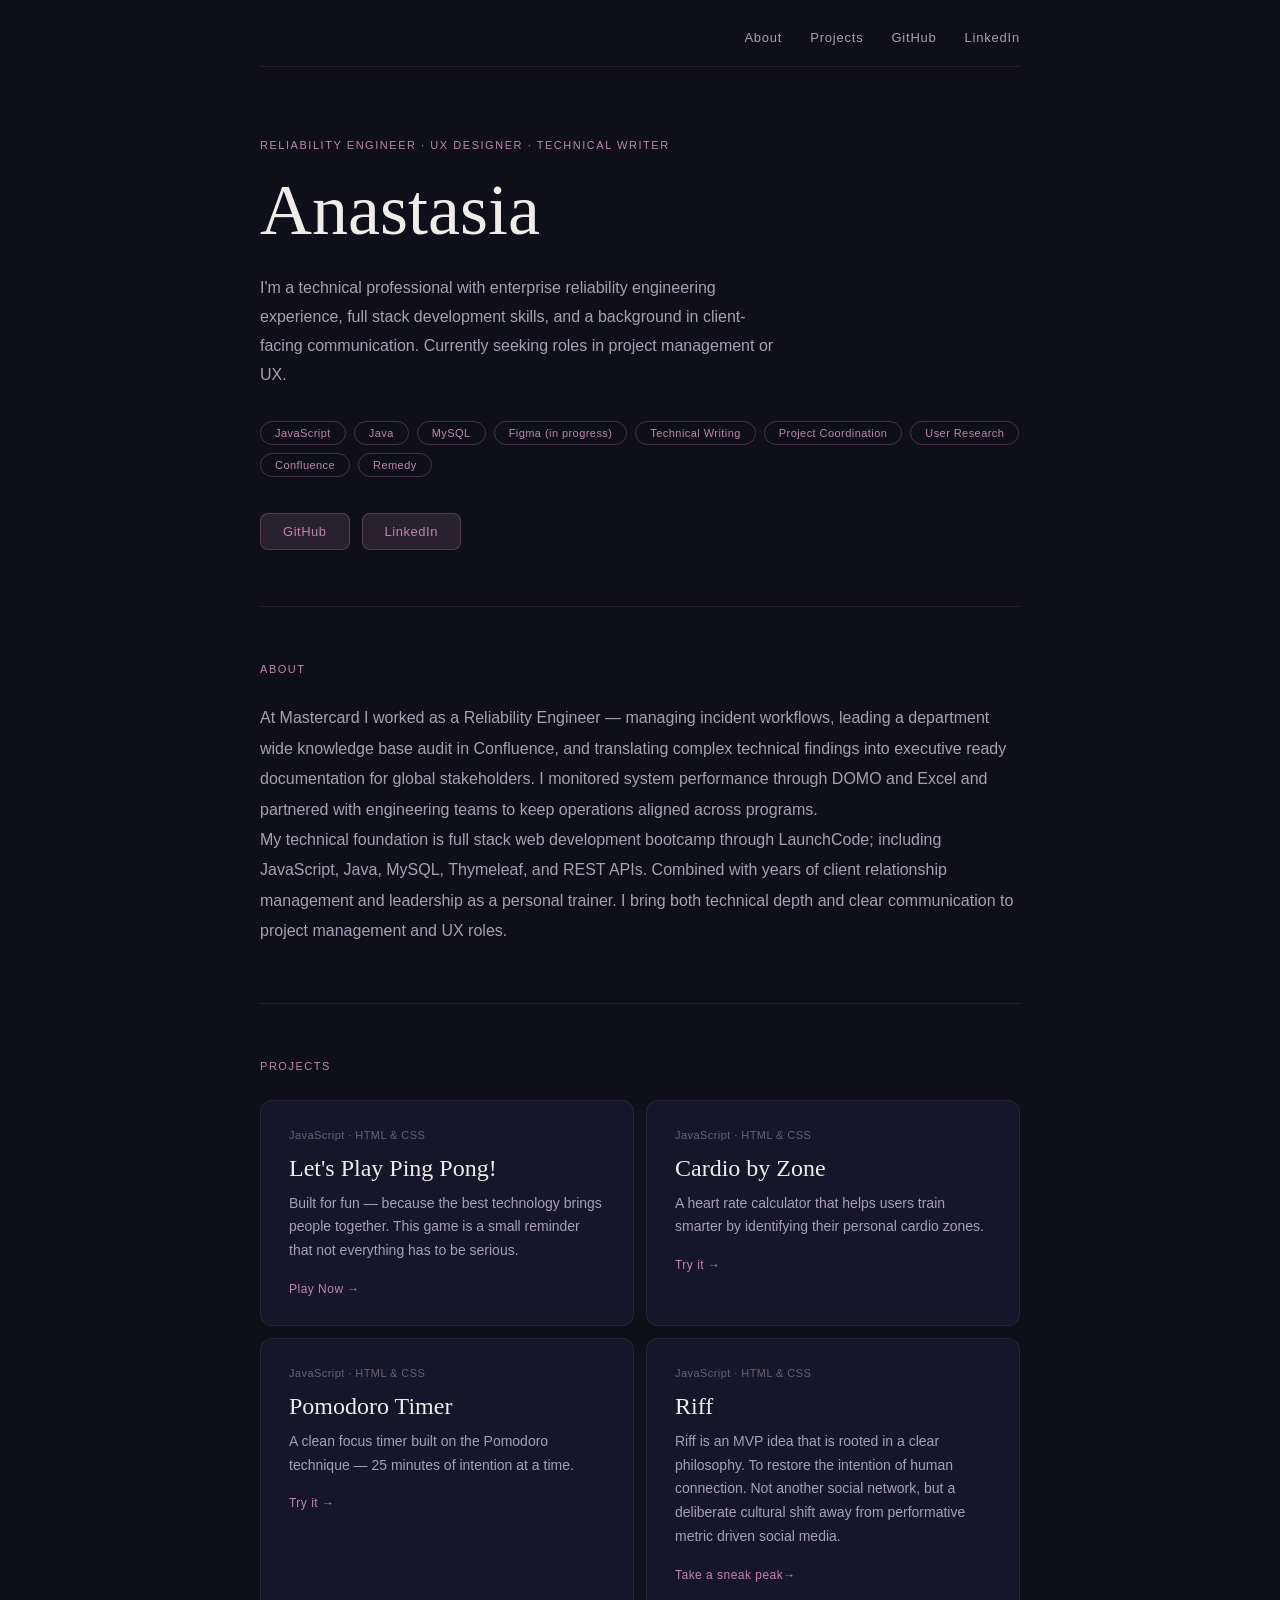
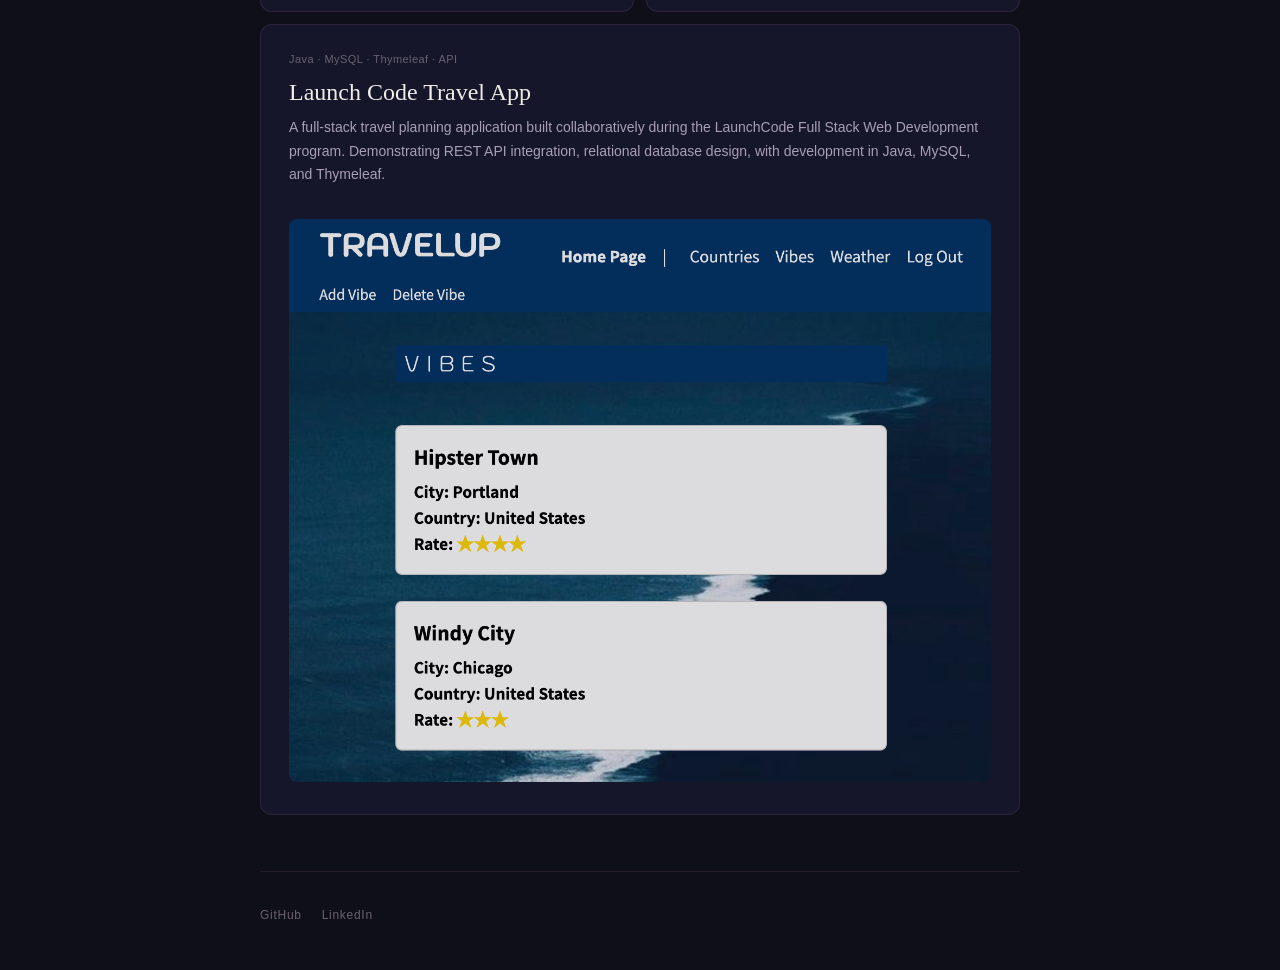
==== commit 47b59680: "updated about" ====
--- a/index.html
+++ b/index.html
@@ -319,16 +319,17 @@
 
   <!-- HERO -->
   <div class="hero">
-    <div class="hero-eyebrow">Reliability Engineer · Full Stack Developer · Technical Writer · Personal Trainer</div>
+    <div class="hero-eyebrow">Reliability Engineer · UX Designer · Technical Writer</div>
     <h1 class="hero-name">Anastasia</h1>
-    <p class="hero-tagline">I'm a technical professional with enterprise reliability engineering experience, full stack development skills, and a background in client facing communication. Currently seeking roles in development, project management, or business operations.</p>
+    <p class="hero-tagline">I'm a technical professional with enterprise reliability engineering experience, full stack development skills, and a background in client-facing communication. Currently seeking roles in project management or UX.</p>
     <div class="hero-tags">
       <span class="tag">JavaScript</span>
       <span class="tag">Java</span>
       <span class="tag">MySQL</span>
-      <span class="tag">Python (in progress)</span>
+      <span class="tag">Figma (in progress)</span>
       <span class="tag">Technical Writing</span>
       <span class="tag">Project Coordination</span>
+      <span class="tag">User Research</span>
       <span class="tag">Confluence</span>
       <span class="tag">Remedy</span>
 
@@ -342,9 +343,8 @@
   <!-- ABOUT -->
   <section id="about">
     <div class="section-label">About</div>
-    <p class="about-text">At Mastercard, I worked as a Reliability Engineer. Managing incident workflows, leading a company wide knowledge base audit in Confluence, and translating complex technical findings into executive ready documentation for global stakeholders. I monitored live system performance through DOMO and Excel; partnered with engineering teams to keep operations aligned across programs.
-<br>My technical foundation is full stack web development through LaunchCode including JavaScript, Java, MySQL, Thymeleaf, and REST APIs. <br>
-With my technical background I bring years of client relationship management and team leadership as a personal trainer. I'm looking for roles where my technical knowledge and clear communication matter.</p>
+    <p class="about-text">At Mastercard I worked as a Reliability Engineer — managing incident workflows, leading a department wide knowledge base audit in Confluence, and translating complex technical findings into executive ready documentation for global stakeholders. I monitored system performance through DOMO and Excel and partnered with engineering teams to keep operations aligned across programs.
+<br>My technical foundation is full stack web development bootcamp through LaunchCode; including JavaScript, Java, MySQL, Thymeleaf, and REST APIs. Combined with years of client relationship management and leadership as a personal trainer. I bring both technical depth and clear communication to project management and UX roles.</p>
   </section>
 
   <!-- PROJECTS -->
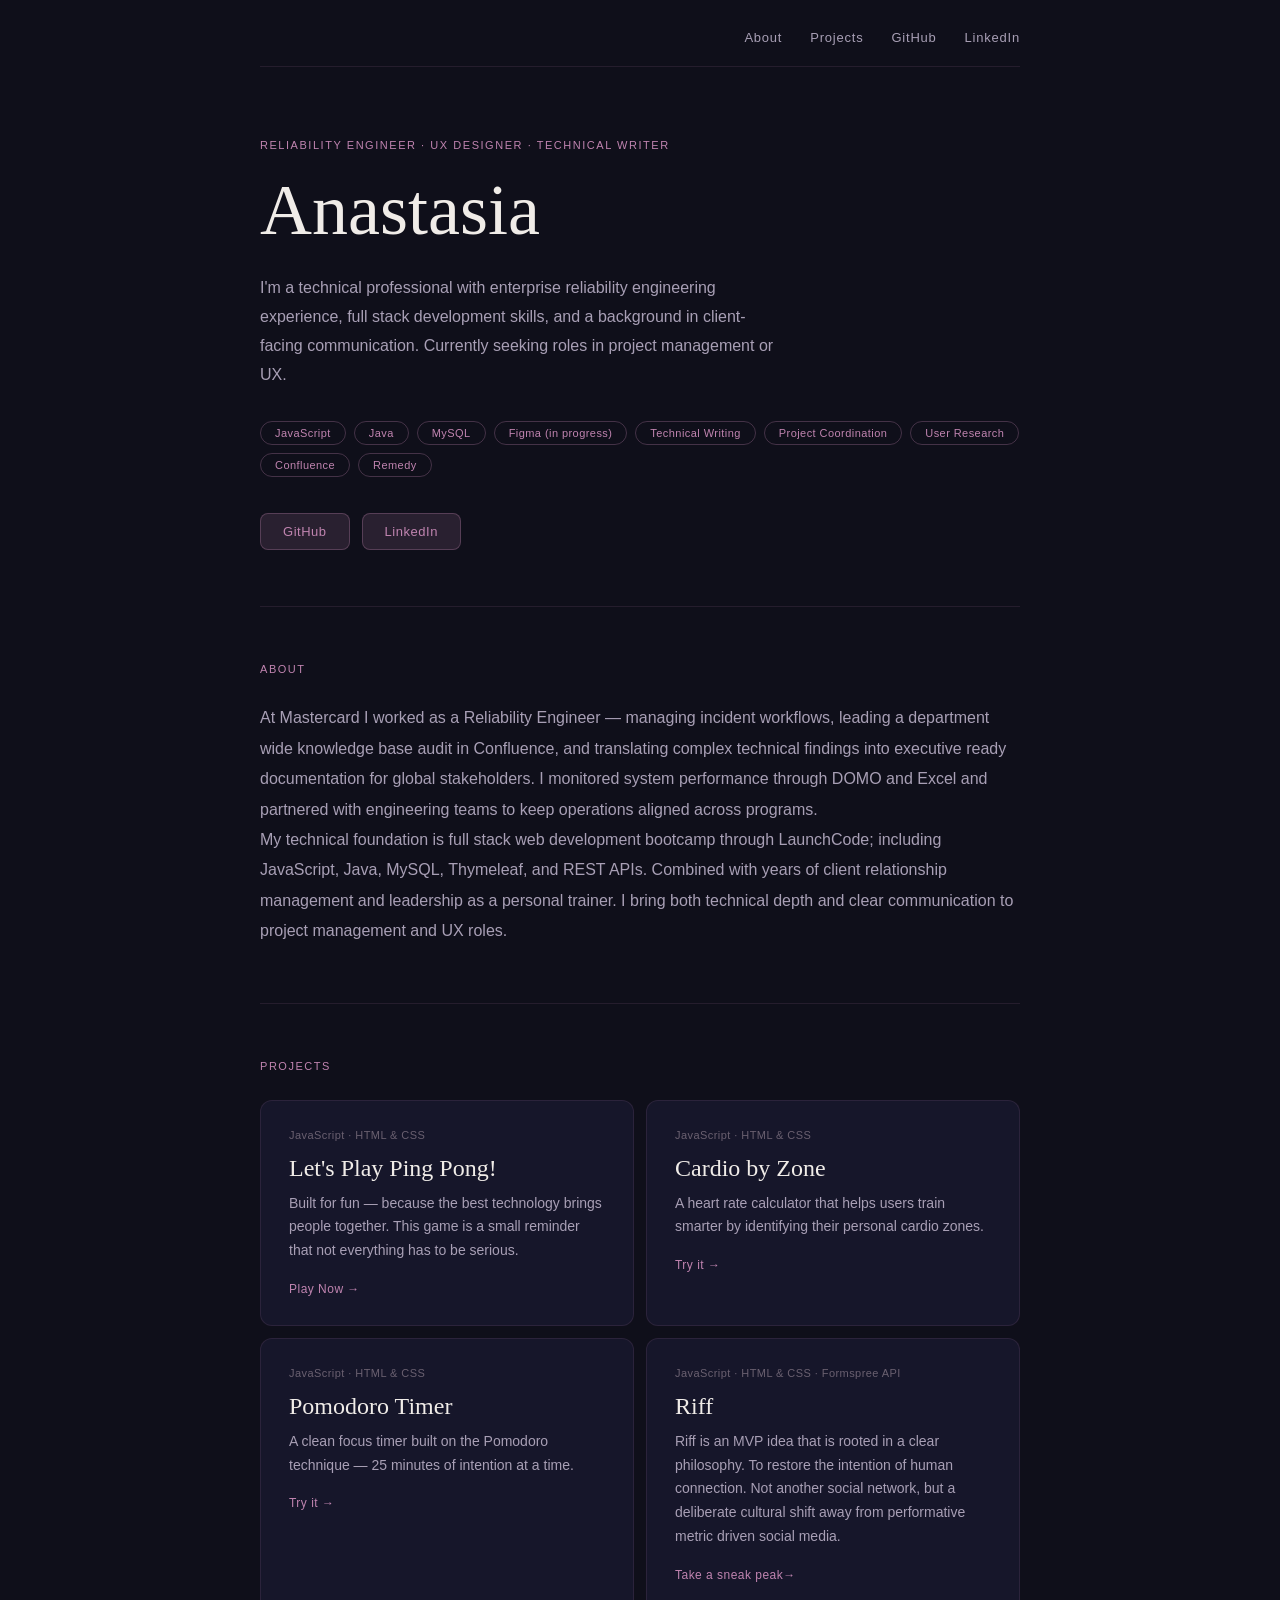
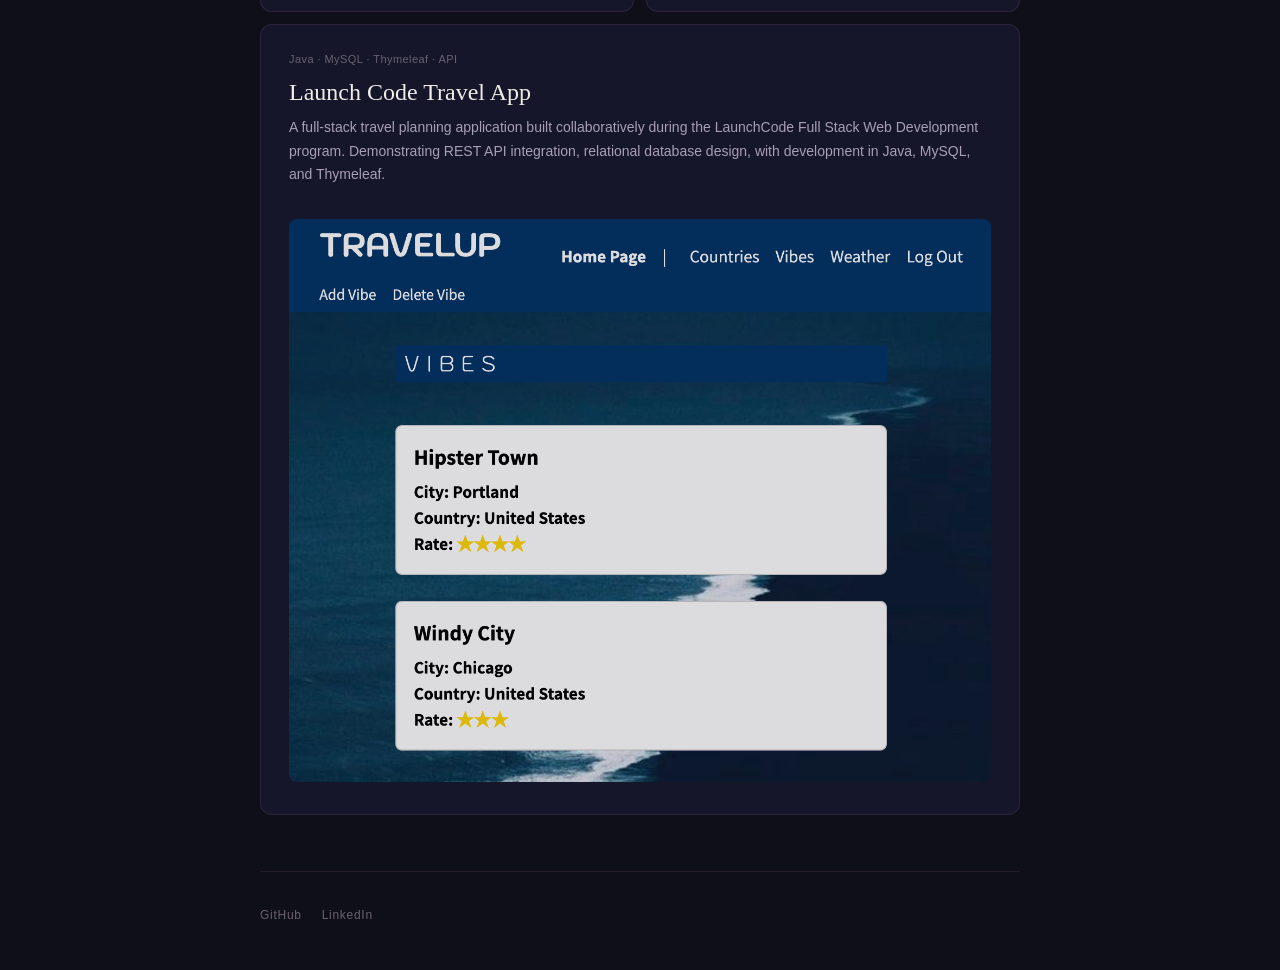
==== commit 9e8dee4a: "updated api for tech stack on riff" ====
--- a/index.html
+++ b/index.html
@@ -389,7 +389,7 @@
 
       <!-- MVP Riff -->
       <div class="project-card">
-        <p class="project-stack">JavaScript · HTML & CSS</p>
+        <p class="project-stack">JavaScript · HTML & CSS · Formspree API</p>
         <h2 class="project-title">Riff</h2>
         <p class="project-desc">Riff is an MVP idea that is rooted in a clear philosophy. To restore the intention of human connection. Not another social network, but a deliberate cultural shift away from performative metric driven social media.</p>
         <a href="riff.html" target="_blank" class="project-link">Take a sneak peak→</a>
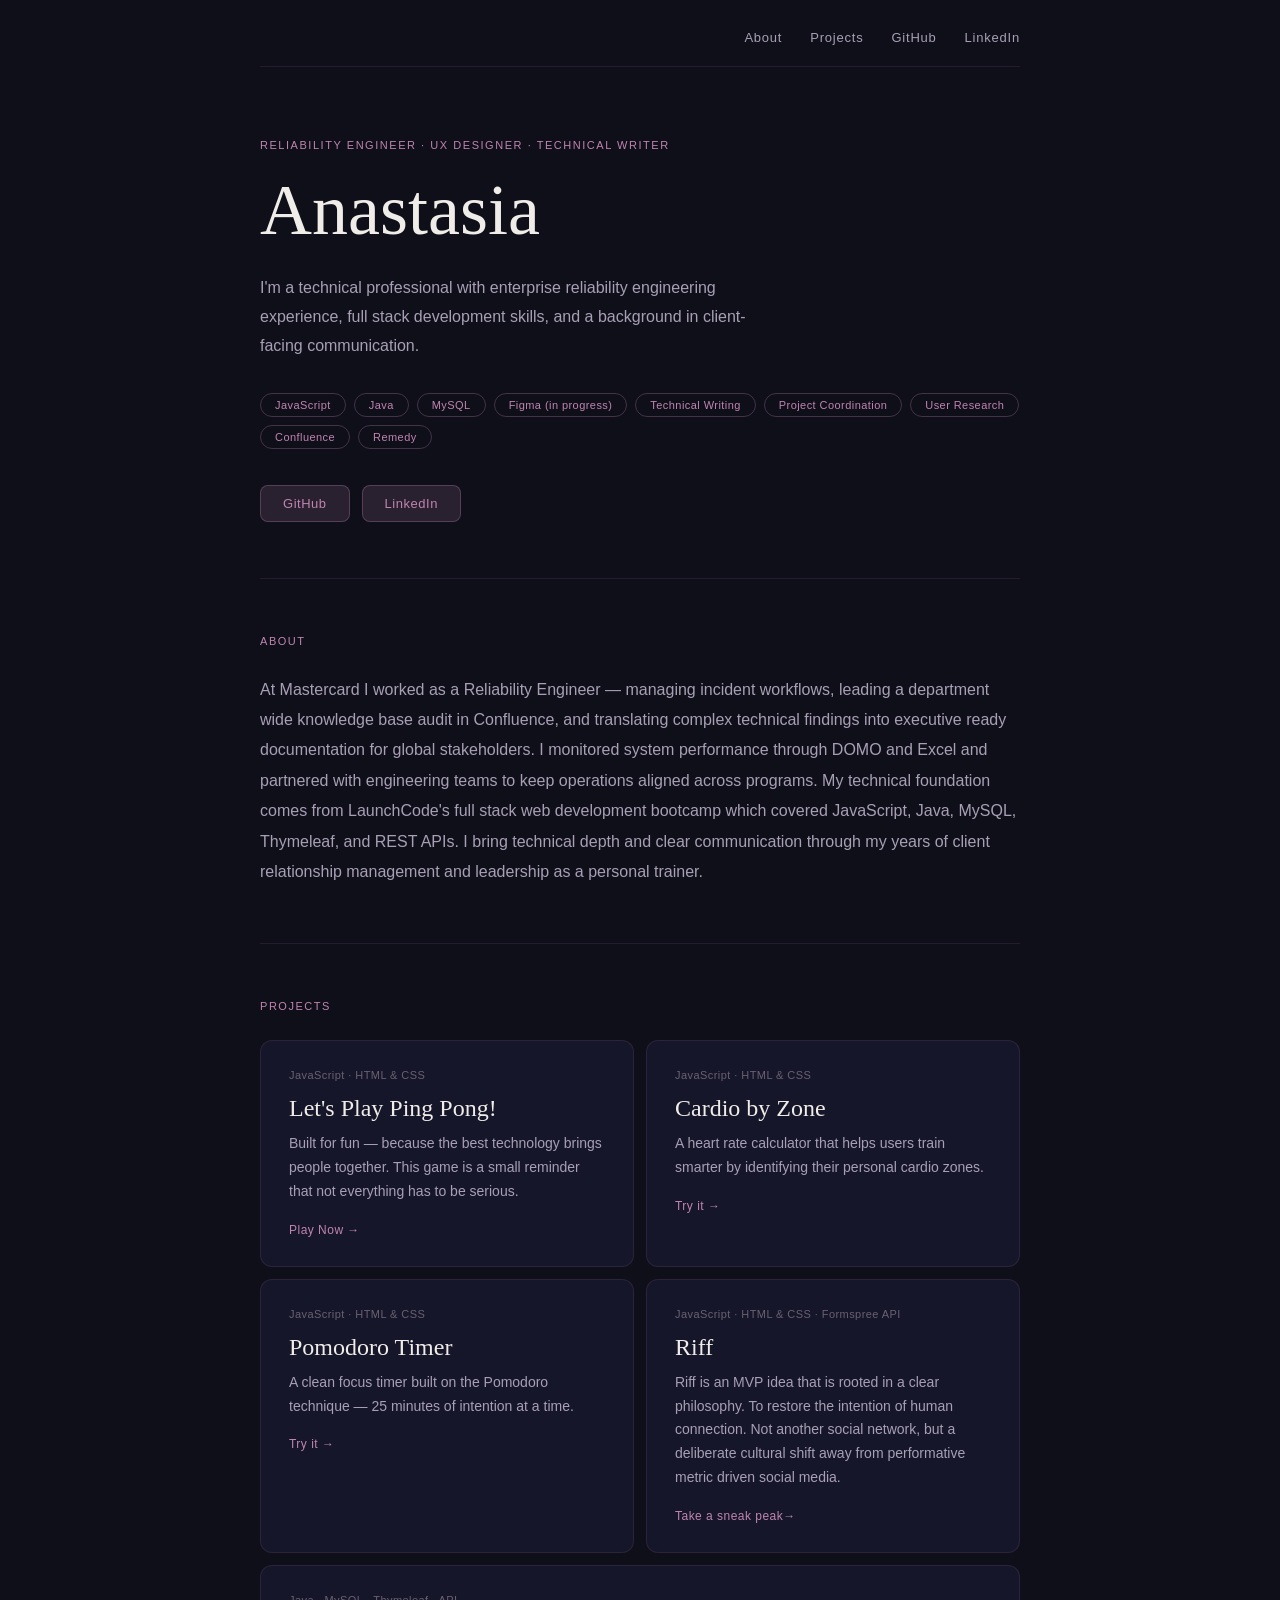
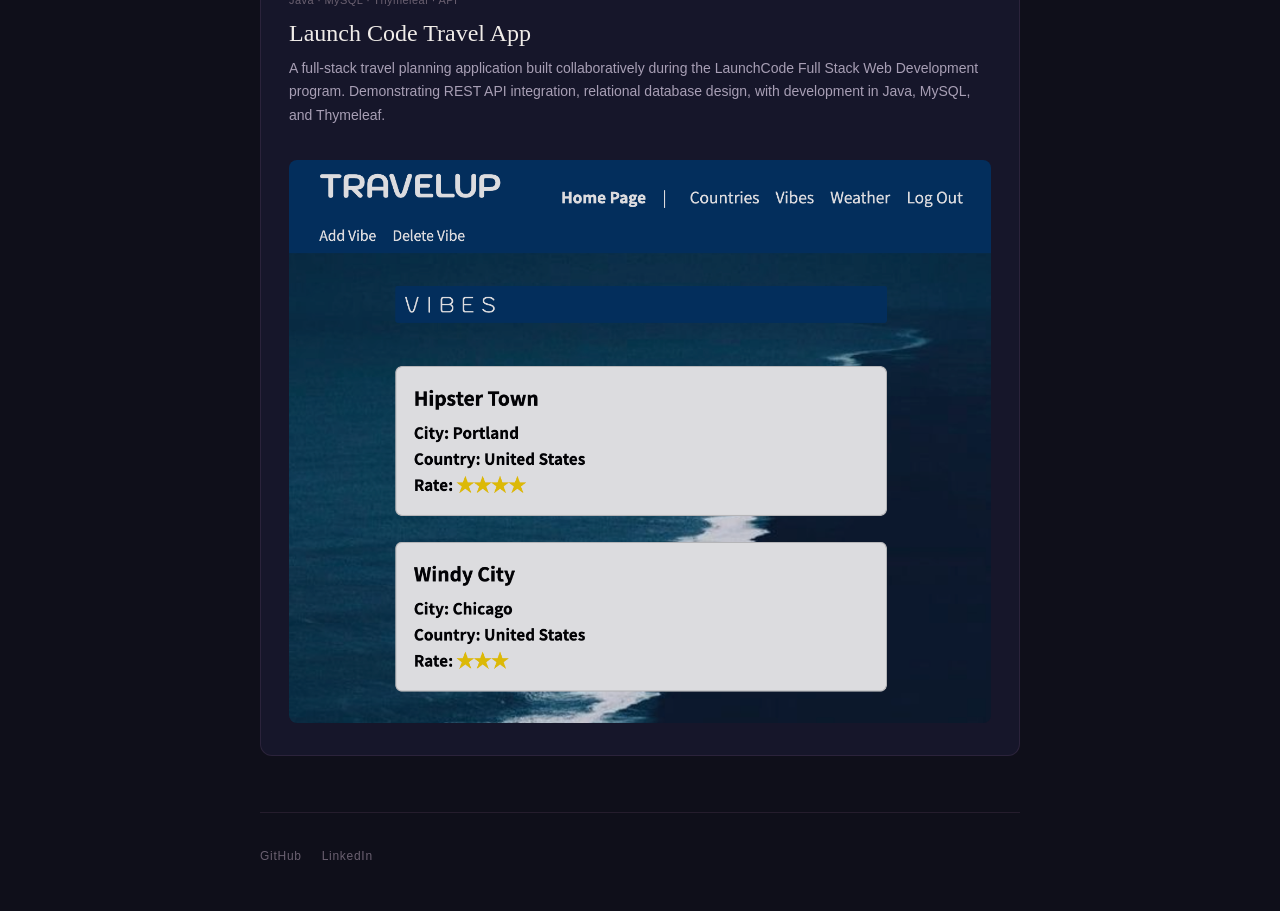
==== commit 53f1cdb0: "updated about" ====
--- a/index.html
+++ b/index.html
@@ -321,7 +321,7 @@
   <div class="hero">
     <div class="hero-eyebrow">Reliability Engineer · UX Designer · Technical Writer</div>
     <h1 class="hero-name">Anastasia</h1>
-    <p class="hero-tagline">I'm a technical professional with enterprise reliability engineering experience, full stack development skills, and a background in client-facing communication. Currently seeking roles in project management or UX.</p>
+    <p class="hero-tagline">I'm a technical professional with enterprise reliability engineering experience, full stack development skills, and a background in client-facing communication.</p>
     <div class="hero-tags">
       <span class="tag">JavaScript</span>
       <span class="tag">Java</span>
@@ -343,8 +343,9 @@
   <!-- ABOUT -->
   <section id="about">
     <div class="section-label">About</div>
-    <p class="about-text">At Mastercard I worked as a Reliability Engineer — managing incident workflows, leading a department wide knowledge base audit in Confluence, and translating complex technical findings into executive ready documentation for global stakeholders. I monitored system performance through DOMO and Excel and partnered with engineering teams to keep operations aligned across programs.
-<br>My technical foundation is full stack web development bootcamp through LaunchCode; including JavaScript, Java, MySQL, Thymeleaf, and REST APIs. Combined with years of client relationship management and leadership as a personal trainer. I bring both technical depth and clear communication to project management and UX roles.</p>
+    <p class="about-text">At Mastercard I worked as a Reliability Engineer — managing incident workflows, leading a department wide knowledge base audit in Confluence, and translating complex technical findings into executive ready documentation for global stakeholders. I monitored system performance through DOMO and Excel and partnered with engineering teams to keep operations aligned across programs. 
+      My technical foundation comes from LaunchCode's full stack web development bootcamp which covered JavaScript, Java, MySQL, Thymeleaf, and REST APIs. 
+      I bring technical depth and clear communication through my years of client relationship management and leadership as a personal trainer.</p>
   </section>
 
   <!-- PROJECTS -->
